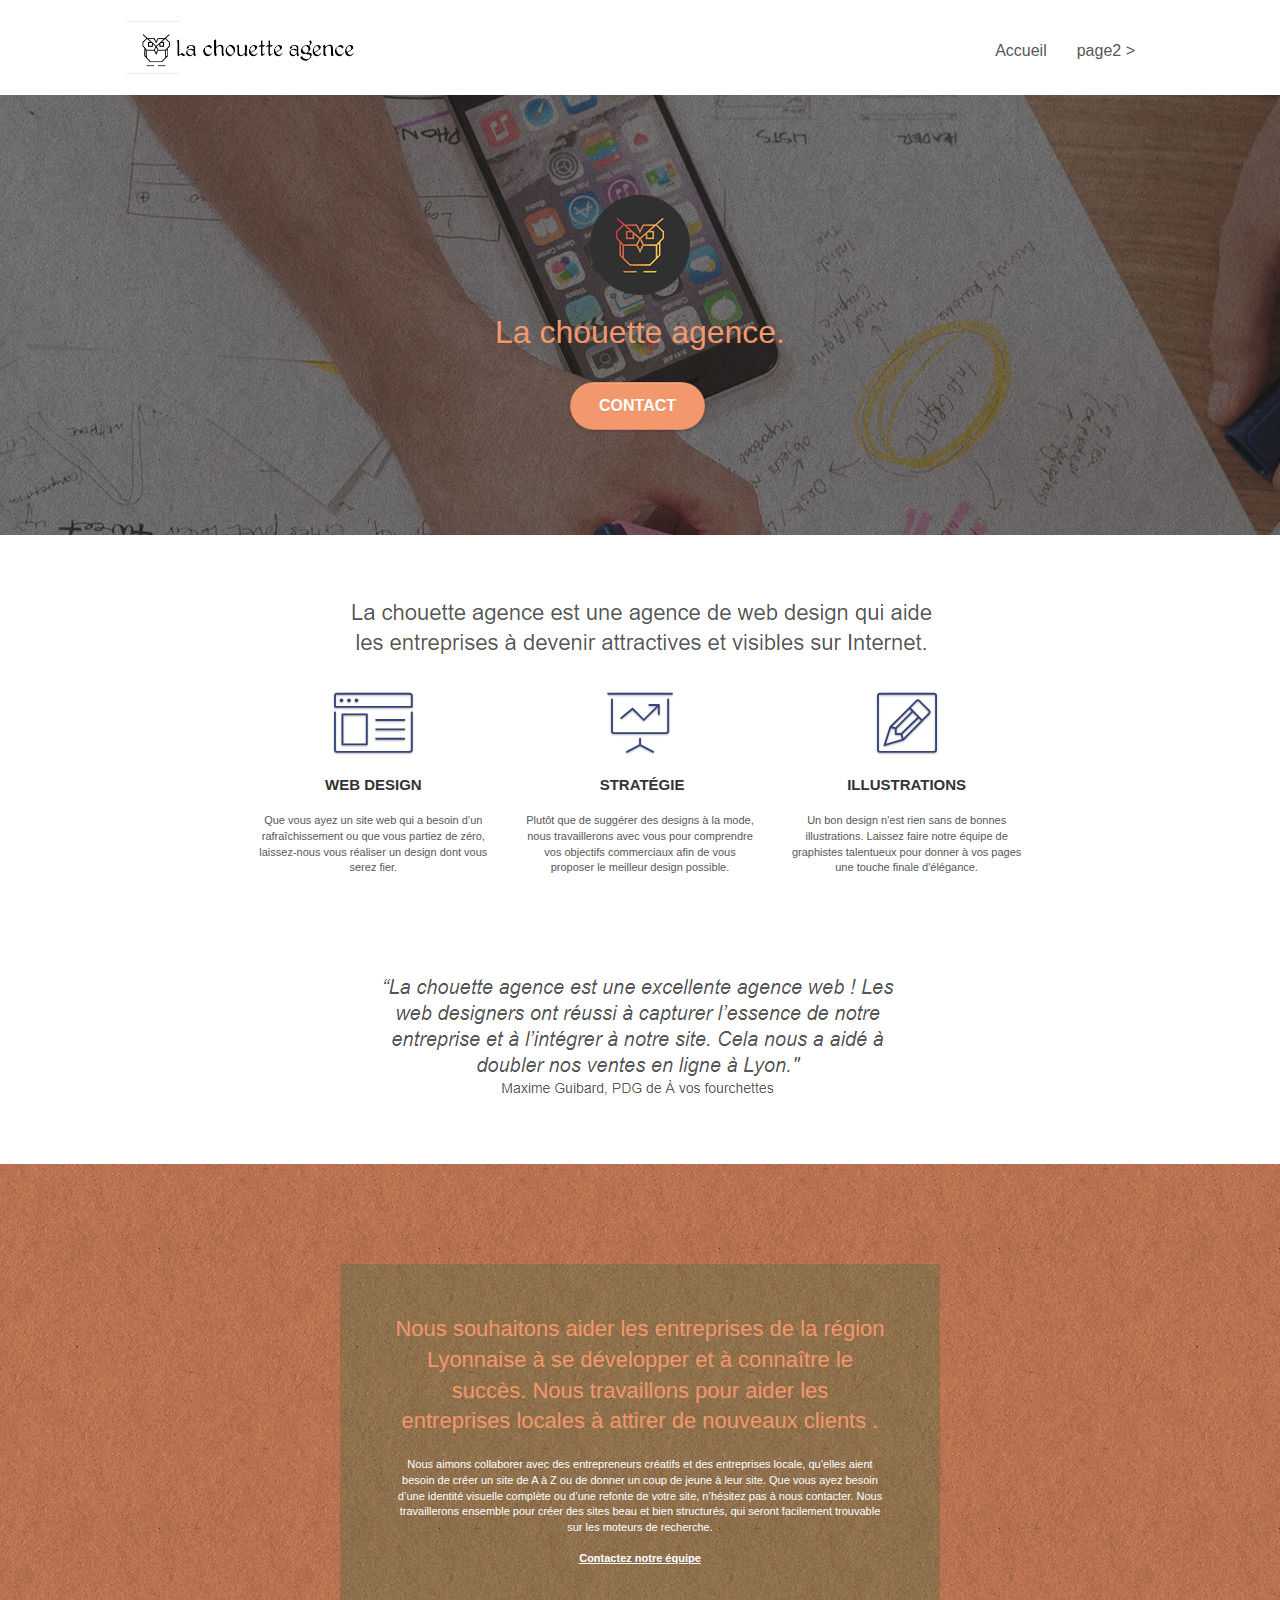
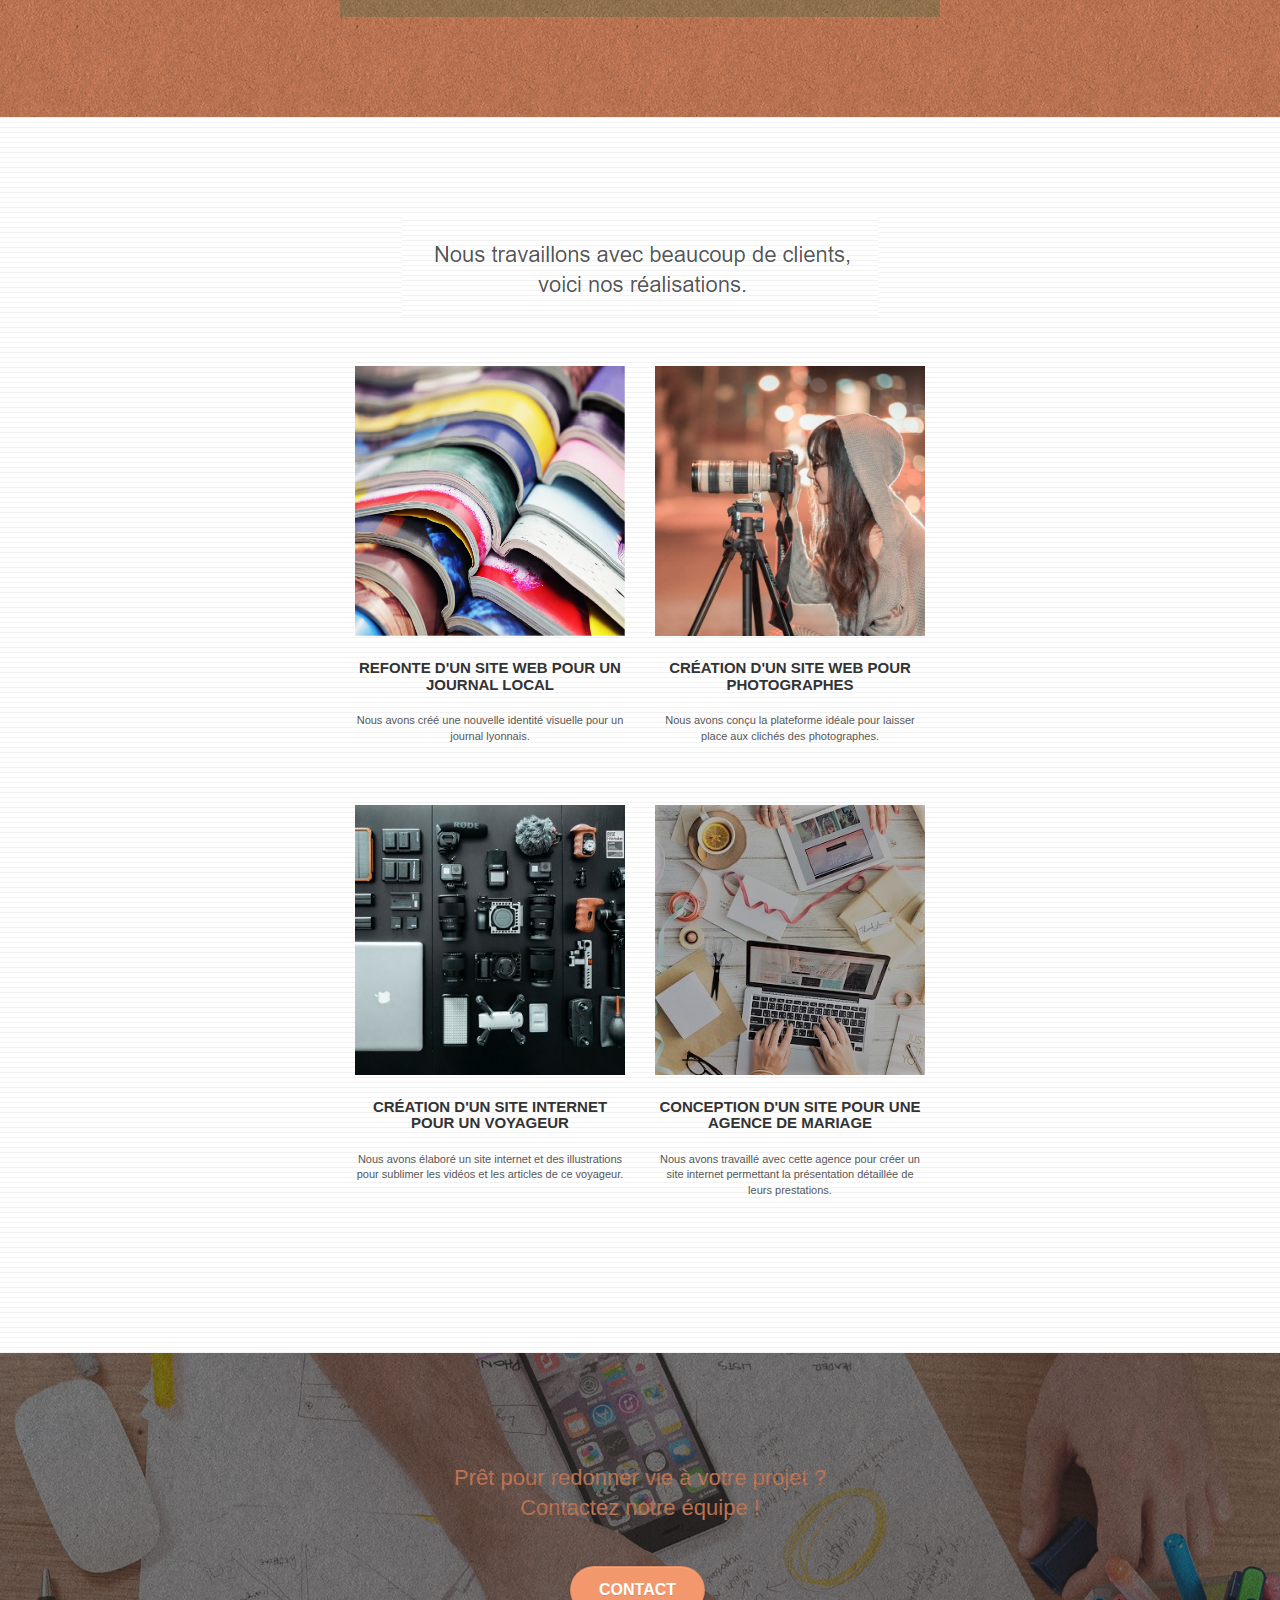
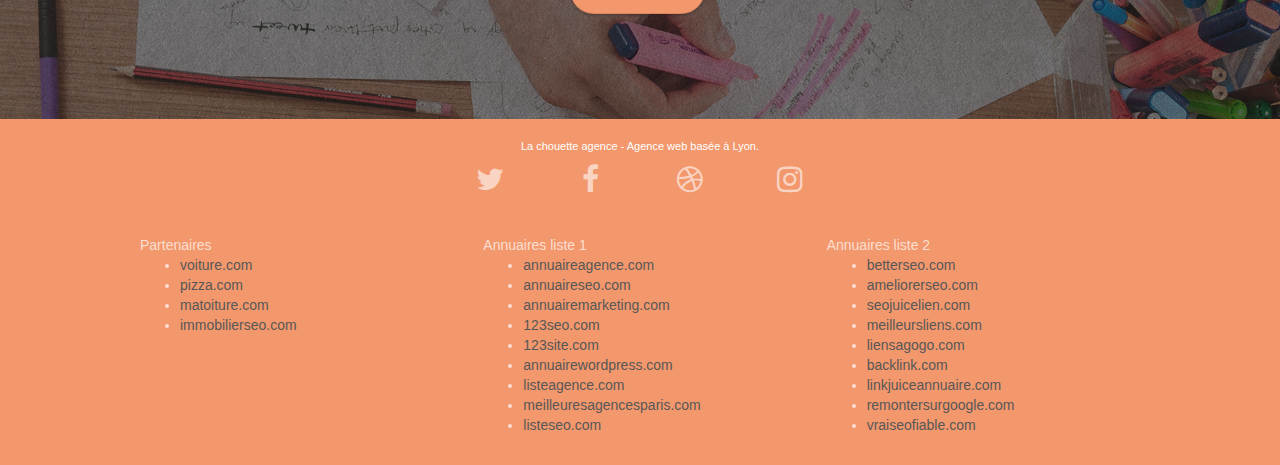
==== index.html @ bd25e7d8 "changement de lang" ====
<!doctype html>
<html lang="fr">
<head>
    <meta charset="utf-8">
    <meta name="keywords" content="seo, google, site web, site internet, agence design paris, agence design, agence design,agence design,agence design,agence design,agence design,agence design,agence design,agence design">
    <meta name="description" content="">
    <meta name="viewport" content="width=device-width, initial-scale=1.0, viewport-fit=cover">
    <link rel="shortcut icon" type="image/png" href="favicon.jpg">
    
	<link rel="stylesheet" type="text/css" href="./css/bootstrap.css">
	<link rel="stylesheet" type="text/css" href="style.css">
	<link rel="stylesheet" type="text/css" href="./css/font-awesome.css">
	<link rel="stylesheet" type="text/css" href="./css/et-line.css">
	
    
	<script src="./js/jquery-2.1.0.js"></script>
	<script src="./js/bootstrap.js"></script>
	<script src="./js/blocs.js"></script>
	<script src="./js/jquery.touchSwipe.js" defer></script>
	<script src="./js/gmaps.js"></script>

    <title>.</title>

    
<!-- Analytics -->
 
<!-- Analytics END -->
    
</head>
<body>
<!-- Principal conteneur -->
<div class="page-container">
    
<!-- bloc-0 -->
<div class="bloc bgc-white l-bloc " id="bloc-0">
	<div class="container bloc-sm">

		<nav class="navbar row">
			<div class="navbar-header">
				<div class="keywords" style="color:#cccccc;font-size:1px;">Agence web à paris, stratégie web, web design, illustrations, design de site web, site web, web, internet, site internet, site</div>
				<a class="navbar-brand" href="index.html"><img src="img/la-chouette-agence.png" alt="paris web design logo agence web meilleure agence" height="40" /></a>
				<div class="keywords" style="color:#cccccc;font-size:1px;">Agence web à paris, stratégie web, web design, illustrations, design de site web, site web, web, internet, site internet, site</div>
				<button id="nav-toggle" type="button" class="ui-navbar-toggle navbar-toggle" data-toggle="collapse" data-target=".navbar-1">
					<span class="sr-only">Toggle navigation</span><span class="icon-bar"></span><span class="icon-bar"></span><span class="icon-bar"></span>
				</button>
			</div>
			<div class="collapse navbar-collapse navbar-1 special-dropdown-nav">
				<ul class="site-navigation nav navbar-nav">
					<li>
						<a href="index.html">Accueil</a>
					</li>
					<li>
					</li>
					<li>
						<a href="page2.html">page2 &gt;</a>
					</li>
				</ul>
			</div>
		</nav>
	</div>
</div>
<!-- bloc-0 END -->

<!-- bloc-1-presentation -->
<div class="bloc bgc-dark-slate-blue bg-banniere d-bloc bg-t-edge bloc-bg-texture texture-paper b-parallax" id="bloc-1-hero">
	<div class="container bloc-lg">
		<div class="row tight-width-whitespace">
			<div class="col-sm-12">
				<img src="img/logo.png" class="center-block image-resize-mode" width="100" alt="La chouette agence, agence web paris, création logo paris" />
				<h1 class="text-center hero-bloc-text tc-white ">
					La chouette agence.
				</h1>
				<div class="text-center">
					<a href="page2.html" class="btn btn-lg btn-clean btn-rd cta-hero btn-atomic-tangerine" id="cta-hero">Contact</a>
				</div>
			</div>
		</div>
	</div>
</div>
<!-- bloc-1-presentation END -->

<!-- bloc-2-services -->
<div class="bloc bgc-white l-bloc" id="bloc-2-services">
	<div class="container bloc-md">
		<div class="row">
			<div class="col-sm-12 text-center">
				<img alt="agence web, agence web paris, web design paris, stratégie web" src="img/title.png" />
			</div>
		</div>
		<div class="row voffset-lg med-width-whitespace">
			<div class="col-sm-4">
				<div class="text-center">
					<span class="et-icon-browser sm-shadow icon-dark-slate-blue icons icon-lg"></span>
				</div>
				<h3 class="mg-md text-center">
					Web design
				</h3>
				<p class="text-center ">
					Que vous ayez un site web qui a besoin d&rsquo;un rafraîchissement ou que vous partiez de zéro, laissez-nous vous réaliser un design dont vous serez fier.
				</p>
			</div>
			<div class="col-sm-4">
				<div class="text-center">
					<span class="et-icon-presentation sm-shadow icon-dark-slate-blue icons icon-lg"></span>
				</div>
				<h3 class="mg-md text-center">
					&nbsp;Stratégie
				</h3>
				<p class="text-center ">
					Plutôt que de suggérer des designs à la mode, nous travaillerons avec vous pour comprendre vos objectifs commerciaux afin de vous proposer le meilleur design possible.<br>
				</p>
			</div>
			<div class="col-sm-4">
				<div class="text-center">
					<span class="et-icon-edit sm-shadow icon-dark-slate-blue icons icon-lg"></span>
				</div>
				<h3 class="mg-md text-center">
					Illustrations
				</h3>
				<p class="text-center ">
					Un bon design n'est rien sans de bonnes illustrations. Laissez faire notre équipe de graphistes talentueux pour donner à vos pages une touche finale d'élégance.
				</p>
			</div>
		</div>
		<div class="row voffset-lg voffset">
			<div class="col-xs-12 col-md-8 col-md-offset-2 text-center">
				<img alt="agence web, agence web paris, web design paris, stratégie web" src="img/citation.png" />

			</div>
		</div>
	</div>
</div>
<!-- bloc-2-services END -->

<!-- bloc-3-what-i-do -->
<div class="bloc tc-white bgc-atomic-tangerine bg-presentation d-bloc bloc-bg-texture texture-paper b-parallax" id="bloc-3-what-i-do">
	<div class="container bloc-lg">
		<div class="row tight-width-whitespace black-background">
			<div class="col-sm-12">
				<h2 class="mg-md text-center tc-white">
					Nous souhaitons aider les entreprises de la région Lyonnaise à se développer et à connaître le succès. Nous travaillons pour aider les entreprises locales à attirer de nouveaux clients .<br>
				</h2>
				<p class="text-center white">
					Nous aimons collaborer avec des entrepreneurs créatifs et des entreprises locale, qu’elles aient besoin de créer un site de A à Z ou de donner un coup de jeune à leur site. Que vous ayez besoin d’une identité visuelle complète ou d’une refonte de votre site, n’hésitez pas à nous contacter. Nous travaillerons ensemble pour créer des sites beau et bien structurés, qui seront facilement trouvable sur les moteurs de recherche. <br><br><a class="ltc-white bold-link" href="page2.html">Contactez notre équipe</a><br>
				</p>
			</div>
		</div>
	</div>
</div>
<!-- bloc-3-what-i-do END -->

<!-- bloc-4-portfolio -->
<div class="bloc bgc-white bg-lines-h2-bg bg-repeat l-bloc" id="bloc-4-portfolio">
	<div class="container bloc-lg">
		<div class="row">
			<div class="col-sm-12 text-center">
				<img alt="agence web, agence web paris, web design paris, stratégie web" src="img/title2.png" />
			</div>
		</div>
		<div class="row tight-width-whitespace portfolio-row">
			<div class="col-sm-6">
				<a href="#" data-lightbox="img/1.jpg" data-gallery-id="gallery-1" data-caption="Refonte d'un site web pour un journal local" data-frame="snapshot-lb"><img src="img/1.jpg" alt="paris web design logo agence web meilleure agence et refonte site web journal" class="img-responsive portfolio-thumb" /></a>
				<h3 class="mg-md text-center">
					Refonte d'un site web pour un journal local
				</h3>
				<p class="text-center">
					Nous avons créé une nouvelle identité visuelle pour un journal lyonnais.
				</p>
			</div>
			<div class="col-sm-6">
				<a href="#" data-lightbox="img/2.jpg" data-gallery-id="gallery-1" data-caption="Création d'un site web pour photographes" data-frame="snapshot-lb"><img src="img/2.jpg" class="img-responsive portfolio-thumb" alt="paris web design logo agence web meilleure agence, Création d'un site web pour photographes" /></a>
				<h3 class="mg-md text-center">
					Création d'un site web pour photographes
				</h3>
				<p class="text-center">
					Nous avons conçu la plateforme idéale pour laisser place aux clichés des photographes.
				</p>
			</div>
		</div>
		<div class="row tight-width-whitespace portfolio-row">
			<div class="col-sm-6">
				<a href="#" data-lightbox="img/3.bmp" data-gallery-id="gallery-1" data-caption="Création d'un site internet pour un voyageur" data-frame="snapshot-lb"><img src="img/3.bmp" class="img-responsive portfolio-thumb" alt="paris web design logo agence web meilleure agence, Création d'un site web pour voyageur"/></a>
				<h3 class="mg-md text-center">
					Création d'un site internet pour un voyageur
				</h3>
				<p class="text-center">
					Nous avons élaboré un site internet et des illustrations pour sublimer les vidéos et les articles de ce voyageur.
				</p>
			</div>
			<div class="col-sm-6">
				<a href="#" data-lightbox="img/4.bmp" data-gallery-id="gallery-1" data-caption="Conception d'un site pour une agence de mariage" data-frame="snapshot-lb"><img src="img/4.bmp" class="img-responsive portfolio-thumb" alt="paris web design logo agence web meilleure agence, Création d'un site web pour agence de mariage" /></a>
				<h3 class="mg-md text-center">
					Conception d'un site pour une agence de mariage
				</h3>
				<p class="text-center">
					Nous avons travaillé avec cette agence pour créer un site internet permettant la présentation détaillée de leurs prestations.
				</p>
			</div>
		</div>
	</div>
</div>
<!-- bloc-4-portfolio END -->

<!-- bloc-5-cta -->
<div class="bloc bgc-dark-slate-blue bg-banniere d-bloc bloc-bg-texture texture-paper" id="bloc-5-cta">
	<div class="container bloc-lg">
		<div class="row">
			<h2 class="mg-md text-center tc-white">
				Prêt pour redonner vie à votre projet ?<br>Contactez notre équipe !
			</h2>
			<div class="col-sm-12 text-center">
				<a href="page2.html" class="btn btn-atomic-tangerine btn-clean btn-rd btn-lg cta-hero">Contact</a>
			</div>
		</div>
	</div>
</div>
<!-- bloc-5-cta END -->

<!-- Footer - bloc-8 -->
<div class="bloc bgc-atomic-tangerine d-bloc" id="bloc-8">
	<div class="container bloc-sm">
		<div class="row">
			<div class="col-sm-12">
				<p class="text-center white">
					La chouette agence - Agence web basée à Lyon.<br>
				</p>
				<div class="row row-no-gutters social">
					<div class="col-sm-3">
						<div class="text-center">
							<a class="social" href="index.html"><span class="fa fa-twitter icon-md"></span></a>
						</div>
					</div>
					<div class="col-sm-3">
						<div class="text-center">
							<a class="social" href="index.html"><span class="fa fa-facebook icon-md"></span></a>
						</div>
					</div>
					<div class="col-sm-3">
						<div class="text-center">
							<a class="social" href="index.html"><span class="fa fa-dribbble icon-md"></span></a>
						</div>
					</div>
					<div class="col-sm-3">
						<div class="text-center">
							<a class="social" href="index.html"><span class="fa fa-instagram icon-md"></span></a>
						</div>
					</div>
					<div class="keywords" style="color:#F3976C;">Agence web à paris, stratégie web, web design, illustrations, design de site web, site web, web, internet, site internet, site</div>
				</div>
				<div class="row">
					<div class="col-sm-4">
						Partenaires
							<ul>
								<li><a href="voiture.com">voiture.com</a></li>
								<li><a href="pizza.com">pizza.com</a></li>
								<li><a href="matoiture.com">matoiture.com</a></li>
								<li><a href="immobilierseo.com">immobilierseo.com</a></li>
							</ul>		
					</div>
					<div class="col-sm-4">
						Annuaires liste 1
						<ul>
							<li><a href="annuaireagence.com">annuaireagence.com</a></li>
							<li><a href="annuaireseo.com">annuaireseo.com</a></li>
							<li><a href="annuairemarketing.com">annuairemarketing.com</a></li>
							<li><a href="123seoture.com">123seo.com</a></li>
							<li><a href="123site.com">123site.com</a></li>
							<li><a href="annuairewordpress.com">annuairewordpress.com</a></li>
							<li><a href="listeagence.com">listeagence.com</a></li>
							<li><a href="meilleuresagencesparis.com">meilleuresagencesparis.com</a></li>
							<li><a href="listeseo.com">listeseo.com</a></li>
						</ul>
					</div>
					<div class="col-sm-4">
						Annuaires liste 2
						<ul>
							<li><a href="betterseo.com">betterseo.com</a></li>
							<li><a href="ameliorerseo.com">ameliorerseo.com</a></li>
							<li><a href="seojuicelien.com">seojuicelien.com</a></li>
							<li><a href="meilleursliens.com">meilleursliens.com</a></li>
							<li><a href="liensagogo.com">liensagogo.com</a></li>
							<li><a href="backlink.com">backlink.com</a></li>
							<li><a href="linkjuiceannuaire.com">linkjuiceannuaire.com</a></li>
							<li><a href="remontersurgoogle.com">remontersurgoogle.com</a></li>
							<li><a href="vraiseofiable.com">vraiseofiable.com</a></li>
						</ul>
					</div>
				</div>
			</div>
		</div>
	</div>
</div>
<!-- Footer - bloc-8 END -->

</div>
<!-- Principal conteneur END -->
    

</body>
</html>
---- style.css ----
body {
    margin: 0;
    padding: 0;
    background: #FFF;
    overflow-x: hidden;
    -webkit-font-smoothing: antialiased;
    -moz-osx-font-smoothing: grayscale;
}

a,
button {
    transition: all .3s ease-in-out;
    outline: none!important;
}

a:hover {
    text-decoration: none;
    cursor: pointer;
}

#page-loading-blocs-notifaction {
    position: fixed;
    top: 0;
    bottom: 0;
    width: 100%;
    z-index: 100000;
    background: #FFFFFF url("img/pageload-spinner.gif") no-repeat center center;
}

.bloc {
    width: 100%;
    clear: both;
    background: 50% 50% no-repeat;
    padding: 0 50px;
    -webkit-background-size: cover;
    -moz-background-size: cover;
    -o-background-size: cover;
    background-size: cover;
    position: relative;
}

.bloc .container {
    padding-left: 0;
    padding-right: 0;
}

.bloc-lg {
    padding: 100px 50px;
}

.bloc-md {
    padding: 50px;
}

.bloc-sm {
    padding: 20px 50px;
}

.bg-center,
.bg-l-edge,
.bg-r-edge,
.bg-t-edge,
.bg-b-edge,
.bg-tl-edge,
.bg-bl-edge,
.bg-tr-edge,
.bg-br-edge,
.bg-repeat {
    -webkit-background-size: auto!important;
    -moz-background-size: auto!important;
    -o-background-size: auto!important;
    background-size: auto!important;
}

.bg-repeat {
    background: repeat;
}

.bg-t-edge {
    background: top no-repeat;
}

.bloc-bg-texture::before {
    content: "";
    background-size: 2px 2px;
    position: absolute;
    top: 0;
    bottom: 0;
    left: 0;
    right: 0;
}

.texture-paper::before {
    background: url("img/texture-paper.png");
    background-size: 280px 280px;
}

.b-parallax {
    background-attachment: fixed;
}

.d-bloc {
    color: rgba(255, 255, 255, .7);
}

.d-bloc button:hover {
    color: rgba(255, 255, 255, .9);
}

.d-bloc .icon-round,
.d-bloc .icon-square,
.d-bloc .icon-rounded,
.d-bloc .icon-semi-rounded-a,
.d-bloc .icon-semi-rounded-b {
    border-color: rgba(255, 255, 255, .9);
}

.d-bloc .divider-h span {
    border-color: rgba(255, 255, 255, .2);
}

.d-bloc .a-btn,
.d-bloc .navbar a,
.d-bloc .navbar-brand,
.d-bloc a .icon-sm,
.d-bloc a .icon-md,
.d-bloc a .icon-lg,
.d-bloc a .icon-xl,
.d-bloc h1 a,
.d-bloc h2 a,
.d-bloc h3 a,
.d-bloc h4 a,
.d-bloc h5 a,
.d-bloc h6 a,
.d-bloc p a {
    color: rgba(255, 255, 255, .6);
}

.d-bloc .a-btn:hover,
.d-bloc .navbar a:hover,
.d-bloc .navbar-brand:hover,
.d-bloc a:hover .icon-sm,
.d-bloc a:hover .icon-md,
.d-bloc a:hover .icon-lg,
.d-bloc a:hover .icon-xl,
.d-bloc h1 a:hover,
.d-bloc h2 a:hover,
.d-bloc h3 a:hover,
.d-bloc h4 a:hover,
.d-bloc h5 a:hover,
.d-bloc h6 a:hover,
.d-bloc p a:hover {
    color: rgba(255, 255, 255, 1);
}

.d-bloc .navbar-toggle .icon-bar {
    background: rgba(255, 255, 255, 1);
}

.d-bloc .btn-wire,
.d-bloc .btn-wire:hover {
    color: rgba(255, 255, 255, 1);
    border-color: rgba(255, 255, 255, 1);
}

.d-bloc .panel {
    color: rgba(0, 0, 0, .5);
}

.d-bloc .panel button:hover {
    color: rgba(0, 0, 0, .7);
}

.d-bloc .panel icon {
    border-color: rgba(0, 0, 0, .7);
}

.d-bloc .panel .divider-h span {
    border-color: rgba(0, 0, 0, .1);
}

.d-bloc .panel .a-btn {
    color: rgba(0, 0, 0, .6);
}

.d-bloc .panel .a-btn:hover {
    color: rgba(0, 0, 0, 1);
}

.d-bloc .panel .btn-wire,
.d-bloc .panel .btn-wire:hover {
    color: rgba(0, 0, 0, .7);
    border-color: rgba(0, 0, 0, .3);
}

.d-bloc .panel,
.l-bloc {
    color: rgba(0, 0, 0, .5);
}

.d-bloc .panel button:hover,
.l-bloc button:hover {
    color: rgba(0, 0, 0, .7);
}

.l-bloc .icon-round,
.l-bloc .icon-square,
.l-bloc .icon-rounded,
.l-bloc .icon-semi-rounded-a,
.l-bloc .icon-semi-rounded-b {
    border-color: rgba(0, 0, 0, .7);
}

.d-bloc .panel .divider-h span,
.l-bloc .divider-h span {
    border-color: rgba(0, 0, 0, .1);
}

.d-bloc .panel .a-btn,
.l-bloc .a-btn,
.l-bloc .navbar a,
.l-bloc .navbar-brand,
.l-bloc a .icon-sm,
.l-bloc a .icon-md,
.l-bloc a .icon-lg,
.l-bloc a .icon-xl,
.l-bloc h1 a,
.l-bloc h2 a,
.l-bloc h3 a,
.l-bloc h4 a,
.l-bloc h5 a,
.l-bloc h6 a,
.l-bloc p a {
    color: rgba(0, 0, 0, .6);
}

.d-bloc .panel .a-btn:hover,
.l-bloc .a-btn:hover,
.l-bloc .navbar a:hover,
.l-bloc .navbar-brand:hover,
.l-bloc a:hover .icon-sm,
.l-bloc a:hover .icon-md,
.l-bloc a:hover .icon-lg,
.l-bloc a:hover .icon-xl,
.l-bloc h1 a:hover,
.l-bloc h2 a:hover,
.l-bloc h3 a:hover,
.l-bloc h4 a:hover,
.l-bloc h5 a:hover,
.l-bloc h6 a:hover,
.l-bloc p a:hover {
    color: rgba(0, 0, 0, 1);
}

.l-bloc .navbar-toggle .icon-bar {
    color: rgba(0, 0, 0, .6);
}

.d-bloc .panel .btn-wire,
.d-bloc .panel .btn-wire:hover,
.l-bloc .btn-wire,
.l-bloc .btn-wire:hover {
    color: rgba(0, 0, 0, .7);
    border-color: rgba(0, 0, 0, .3);
}

.voffset {
    margin-top: 30px;
}

.voffset-lg {
    margin-top: 80px;
}

.row-no-gutters {
    margin-right: 0;
    margin-left: 0;
}

.row.row-no-gutters > [class^="col-"],
.row.row-no-gutters > [class*=" col-"] {
    padding-right: 0;
    padding-left: 0;
}

#bloc-1-hero h1 {
    font-size: 32px;
}

.navbar {
    margin-bottom: 0;
    z-index: 1;
}

.navbar-brand {
    height: auto;
    padding: 3px 15px;
    font-size: 25px;
    font-weight: normal;
    font-weight: 600;
    line-height: 44px;
}

.navbar-brand img {
    max-height: 200px;
    margin: 0 5px 0 0;
    display: inline;
}

.navbar-brand img[src$=svg] {
    min-width: 100px;
}

.nav-center .navbar-brand img {
    margin: 0;
}

.navbar .nav {
    padding-top: 2px;
    margin-right: -16px;
    float: right;
    z-index: 1;
}

.nav > li {
    float: left;
    margin-top: 4px;
    font-size: 16px;
}

.navbar-nav .open .dropdown-menu > li > a {
    text-align: inherit;
}

.nav > li a:hover,
.nav > li a:focus {
    background: transparent;
}

.navbar-toggle {
    margin: 10px 10px 0 0;
    border: 0px;
}

.navbar-toggle:hover {
    background: transparent!important;
}

.navbar-toggle .icon-bar {
    background-color: rgba(0, 0, 0, .5);
    width: 26px;
}

.nav-invert .navbar .nav {
    float: left;
}

.nav-invert .navbar-header,
.nav-invert .navbar-brand {
    float: right;
    position: relative;
    z-index: 2;
}

@media (min-width: 768px) {
    .site-navigation {
        position: absolute;
        top: 50%;
        right: 20px;
        transform: translate(0, -50%);
        -webkit-transform: translateY(-50%);
    }
    .nav > li .dropdown-menu a,
    .nav > li .dropdown-menu a:hover {
        color: #484848;
    }
    .nav-invert .site-navigation {
        left: 0;
        right: 0;
    }
    .nav-center {
        text-align: center;
    }
    .nav-center .navbar-header {
        width: 100%;
    }
    .nav-center .navbar-header,
    .nav-center .navbar-brand,
    .nav-center .nav > li {
        float: none;
        display: inline-block;
    }
    .nav-center .site-navigation {
        position: relative;
        width: 100%;
        right: 0;
        margin-right: 0px;
        margin-top: 20px;
    }
    .nav-center.mini-nav .navbar-toggle {
        float: none;
        margin: 10px auto 0;
    }
}

.nav > li > .dropdown a {
    background: none!important;
    display: block;
    padding: 14px 15px;
}

nav .caret {
    margin: 0 5px;
}

.dropdown-menu .dropdown-menu {
    top: -8px;
    left: 100%;
}

.dropdown-menu .dropmenu-flow-right {
    top: 100%;
    left: 0;
    margin-left: -1px;
    border-top-left-radius: 0;
    border-top-right-radius: 0;
}

.dropdown-menu .dropdown span {
    border: 4px solid black;
    border-top-color: transparent;
    border-right-color: transparent;
    border-bottom-color: transparent;
    margin: 6px -5px 0 0!important;
    float: right;
}

.mg-md {
    margin-top: 10px;
    margin-bottom: 20px;
}

.mg-lg {
    margin-top: 10px;
    margin-bottom: 40px;
}

.btn {
    margin: 0 5px 5px 0;
}

.btn.pull-right {
    margin: 0 0 5px 5px;
}

.btn-d,
.btn-d:hover,
.btn-d:focus {
    color: #FFF;
    background: rgba(0, 0, 0, .3);
}

button {
    outline: none!important;
}

.btn-rd {
    border-radius: 40px;
}

.btn-clean {
    border: 1px solid rgba(0, 0, 0, .08);
    border-bottom-color: rgba(0, 0, 0, .1);
    text-shadow: 0 1px 0 rgba(0, 0, 1, .1);
    box-shadow: 0 1px 3px rgba(0, 0, 1, .25), inset 0 1px 0 0 rgba(255, 255, 255, .15);
}

.icon-md {
    font-size: 30px!important;
}

.icon-lg {
    font-size: 60px!important;
}

.sm-shadow {
    text-shadow: 0 1px 2px rgba(0, 0, 0, .3);
}

.panel-sq,
.panel-sq .panel-heading,
.panel-sq .panel-footer {
    border-radius: 0;
}

.panel-rd {
    border-radius: 30px;
}

.panel-rd .panel-heading {
    border-radius: 29px 29px 0 0;
}

.panel-rd .panel-footer {
    border-radius: 0 0 29px 29px;
}

.form-control {
    border-color: rgba(0, 0, 0, .1);
    box-shadow: none;
}

.scrollToTop {
    width: 40px;
    height: 40px;
    position: fixed;
    bottom: 20px;
    right: 20px;
    opacity: 0;
    z-index: 500;
    transition: all .3s ease-in-out;
}

.scrollToTop span {
    margin-top: 6px;
}

.showScrollTop {
    font-size: 14px;
    opacity: 1;
}

a[data-lightbox] {
    position: relative;
    display: block;
    text-align: center;
}

a[data-lightbox]:hover::before {
    content: "+";
    font-family: "HelveticaNeue-Light", "Helvetica Neue Light", "Helvetica Neue", Helvetica, Arial;
    font-size: 32px;
    width: 50px;
    height: 50px;
    margin-left: -25px;
    border-radius: 50%;
    background: rgba(0, 0, 0, .6);
    color: #FFF;
    font-weight: 100;
    z-index: 1;
    position: absolute;
    top: 50%;
    transform: translateY(-50%);
    -webkit-transform: translateY(-50%);
}

a[data-lightbox]:hover img {
    opacity: 0.6;
    -webkit-animation-fill-mode: none;
    animation-fill-mode: none;
}

#lightbox-modal {
    display: flex;
    align-items: center;
}

#lightbox-modal .modal-dialog {
    width: 90%;
    max-width: 900px;
    margin: 0 auto 0;
}

#lightbox-modal .modal-dialog img {
    max-height: 90vh;
    margin: 0 auto;
}

.lightbox-caption {
    padding: 20px;
    color: #FFF;
    background: rgba(0, 0, 0, .5);
    position: absolute;
    left: 15px;
    right: 15px;
    bottom: 5px;
}

.close-lightbox {
    color: #FFF;
    font-size: 30px;
    position: absolute;
    top: 20px;
    right: 20px;
    z-index: 20;
    background: rgba(0, 0, 0, .5);
    border: none;
    line-height: 30px;
    padding: 0 9px 5px;
    opacity: 0.3;
}

.close-lightbox:hover,
.next-lightbox:hover,
.prev-lightbox:hover {
    opacity: 1.0;
    color: #FFF;
}

.next-lightbox,
.prev-lightbox {
    font-size: 20px;
    color: rgba(255, 255, 255, .9);
    background: rgba(0, 0, 0, .5);
    transition: all .2s ease-in-out;
    position: absolute;
    top: 45%;
    z-index: 1;
    opacity: 0.4;
}

.next-lightbox {
    padding: 6px 8px 1px 13px;
    right: 25px;
}

.prev-lightbox {
    padding: 6px 13px 1px 10px;
    left: 25px;
}

.snapshot-lb .modal-body {
    padding-bottom: 45px;
}

.snapshot-lb .lightbox-caption {
    padding: 0;
    color: rgba(0, 0, 0, .5);
    background: none;
}

h1,
h2,
h3,
h4,
h5,
h6,
p,
label,
.btn,
a {
    font-family: "helvetica";
    font-weight: 400;
    color: #575757!important;
}

.container {
    max-width: 1000px;
}

.hero-bloc-text {
    font-size: 38px;
}

.hero-bloc-text-sub {
    font-size: 36px;
}

.statement-bloc-text {
    line-height: 26px;
    font-style: italic;
    font-size: 20px;
    text-align: center;
    font-weight: lighter;
    max-width: 520px;
    margin: auto auto auto auto;
}

p {
    font-size: 11px;
}

.tight-width-whitespace {
    max-width: 600px;
    margin: auto auto auto auto;
}

.h1 {
    font-size: 20px;
    font-family: "Open Sans";
}

.cta-hero {
    margin-top: 22px;
    color: #FFFFFF!important;
    text-transform: uppercase;
    padding: 12px 28px 12px 28px;
    font-size: 16px;
    font-weight: 700;
}

.social {
    max-width: 400px;
    margin: auto auto auto auto;
}

h2 {
    font-size: 22px;
    line-height: 1.4em;
}

h3 {
    font-size: 15px;
    text-transform: uppercase;
    font-weight: 700;
    color: #333333!important;
}

.med-width-whitespace {
    max-width: 800px;
    margin: auto auto auto auto;
    box-shadow: 0px 0px 0px #000000;
}

h1 {
    color: #333333!important;
}

h4 {
    color: #333333!important;
}

.icons {
    margin-bottom: 14px;
    margin-top: 24px;
}

.white {
    color: #FFFFFF!important;
}

.portfolio-thumb {
    margin-bottom: 24px;
}

.portfolio-row {
    margin-bottom: 44px;
    margin-top: 50px;
}

.avatar {
    box-shadow: 0px 4px 9px rgba(0, 0, 0, 0.3);
}

.black-background {
    background-color: rgba(165, 147, 99, 0.7);
    padding: 40px 40px 40px 40px;
}

.bold-link {
    font-weight: 900;
    text-decoration: underline!important;
}

.bgc-white {
    background-color: #FFFFFF;
}

.bgc-dark-slate-blue {
    background-color: #364577;
}

.bgc-atomic-tangerine {
    background-color: #F3976C;
}

.tc-white {
    color: #F3976C!important;
}

.btn-atomic-tangerine {
    background: #F3976C;
    color: #FFFFFF!important;
}

.btn-atomic-tangerine:hover {
    background: #c27956!important;
    color: #FFFFFF!important;
}

.ltc-white {
    color: #FFFFFF!important;
}

.ltc-white:hover {
    color: #cccccc!important;
}

.ltc-atomic-tangerine {
    color: #F3976C!important;
}

.ltc-atomic-tangerine:hover {
    color: #c27956!important;
}

.icon-dark-slate-blue {
    color: #364577!important;
    border-color: #364577!important;
}

.bg-dots-bg {
    background-image: url("img/dots-bg.png");
}

.bg-lines-h2-bg {
    background-image: url("img/lines-h2-bg.png");
}

.bg-banniere {
    background-image: url("img/la-chouette-agence-banniere.jpg");
}

.bg-presentation {
    background-image: url("img/image-de-presentation.bmp");
}

@media (max-width: 1024px) {
    .bloc {
        padding-left: 20px;
        padding-right: 20px;
    }
    .bloc.full-width-bloc,
    .bloc-tile-2.full-width-bloc .container,
    .bloc-tile-3.full-width-bloc .container,
    .bloc-tile-4.full-width-bloc .container {
        padding-left: 0;
        padding-right: 0;
    }
}

@media (max-width: 992px) and (min-width: 768px) {
    .navbar .nav {
        max-width: 80%
    }
    .nav-center.navbar .nav {
        max-width: 100%
    }
}

@media only screen and (min-device-width: 768px) and (max-device-width: 1024px) and (orientation: landscape) {
    .b-parallax {
        background-attachment: scroll;
    }
}

@media only screen and (min-device-width: 1024px) and (max-device-width: 1366px) and (-webkit-min-device-pixel-ratio: 1.5) {
    .b-parallax {
        background-attachment: scroll;
    }
}

@media (max-width: 991px) {
    .container {
        width: 100%;
    }
    .b-parallax {
        background-attachment: scroll;
    }
    .page-container,
    #hero-bloc {
        overflow-x: hidden;
        position: relative;
    }
    .bloc {
        padding-left: constant(safe-area-inset-left);
        padding-right: constant(safe-area-inset-right);
    }
    .bloc-group,
    .bloc-group .bloc {
        display: block;
        width: 100%;
    }
    .bloc-fill-screen .fill-bloc-top-edge,
    .bloc-fill-screen .fill-bloc-bottom-edge {
        padding: 0 20px;
        padding-left: constant(safe-area-inset-left);
        padding-right: constant(safe-area-inset-right);
    }
}

@media (max-width: 767px) {
    .page-container {
        overflow-x: hidden;
        position: relative;
    }
    h1,
    h2,
    h3,
    h4,
    h5,
    h6,
    p,
    #disqus_thread {
        padding-left: 10px!important;
        padding-right: 10px!important;
    }
    .b-parallax {
        background-attachment: scroll;
    }
    .navbar .nav {
        padding-top: 0;
        border-top: 1px solid rgba(0, 0, 0, .2);
        float: none!important;
    }
    .navbar.row {
        margin-left: 0;
        margin-right: 0;
    }
    .site-navigation {
        position: inherit;
        transform: none;
        -webkit-transform: none;
        -ms-transform: none;
    }
    .nav > li {
        margin-top: 0;
        border-bottom: 1px solid rgba(0, 0, 0, .1);
        background: rgba(0, 0, 0, .05);
        text-align: left;
        padding-left: 15px;
        width: 100%;
    }
    .nav > li:hover {
        background: rgba(0, 0, 0, .08);
    }
    .dropdown .dropdown a .caret {
        float: none;
        margin: 5px 0 0 10px!important;
        border: 4px solid black;
        border-bottom-color: transparent;
        border-right-color: transparent;
        border-left-color: transparent;
    }
    #hero-bloc .navbar .nav {
        background: rgba(0, 0, 0, .8);
    }
    #hero-bloc .navbar .nav a {
        color: rgba(255, 255, 255, .6);
    }
    .hero {
        padding: 50px 0;
    }
    .hero-nav {
        left: -1px;
        right: -1px;
    }
    .navbar-collapse {
        padding: 0;
        overflow-x: hidden;
        -webkit-box-shadow: none;
        box-shadow: none;
    }
    .navbar-brand img {
        max-height: 40px;
        width: auto;
    }
    .nav-invert .navbar-header {
        float: none;
        width: 100%;
    }
    .nav-invert .navbar-toggle {
        float: left;
        margin-left: 10px;
    }
    .bloc {
        padding-left: 0;
        padding-right: 0;
    }
    .bloc-xxl,
    .bloc-xl,
    .bloc-lg {
        padding: 40px 0;
    }
    .bloc-sm,
    .bloc-md {
        padding-left: 0;
        padding-right: 0;
    }
    .bloc-tile-2 .container,
    .bloc-tile-3 .container,
    .bloc-tile-4 .container,
    .bloc-fill-screen .fill-bloc-top-edge,
    .bloc-fill-screen .fill-bloc-bottom-edge {
        padding-left: 0;
        padding-right: 0;
    }
    .a-block {
        padding: 0 10px;
    }
    .btn-dwn {
        display: none;
    }
    .voffset {
        margin-top: 5px;
    }
    .voffset-md {
        margin-top: 20px;
    }
    .voffset-lg {
        margin-top: 30px;
    }
    form {
        padding: 5px;
    }
    .close-lightbox {
        display: inline-block;
    }
    .blocsapp-device-iphone5 {
        background-size: 216px 425px;
        padding-top: 60px;
        width: 216px;
        height: 425px;
    }
    .blocsapp-device-iphone5 img {
        width: 180px;
        height: 320px;
    }
}

@media (max-width: 400px) {
    .bloc {
        padding-left: 0;
        padding-right: 0;
    }
}

@media (max-width: 767px) {
    .bloc-mob-center-text {
        text-align: center;
    }
}
---- css/et-line.css ----
@font-face {
    font-family: et-line;
    src: url(../fonts/et-line.eot);
    src: url(../fonts/et-line.eot?#iefix) format('embedded-opentype'), url(../fonts/et-line.woff) format('woff'), url(../fonts/et-line.ttf) format('truetype'), url(../fonts/et-line.svg#et-line) format('svg');
    font-weight: 400;
    font-style: normal
}

.et-icon-adjustments,
.et-icon-alarmclock,
.et-icon-anchor,
.et-icon-aperture,
.et-icon-attachment,
.et-icon-bargraph,
.et-icon-basket,
.et-icon-beaker,
.et-icon-bike,
.et-icon-book-open,
.et-icon-briefcase,
.et-icon-browser,
.et-icon-calendar,
.et-icon-camera,
.et-icon-caution,
.et-icon-chat,
.et-icon-circle-compass,
.et-icon-clipboard,
.et-icon-clock,
.et-icon-cloud,
.et-icon-compass,
.et-icon-desktop,
.et-icon-dial,
.et-icon-document,
.et-icon-documents,
.et-icon-download,
.et-icon-dribbble,
.et-icon-edit,
.et-icon-envelope,
.et-icon-expand,
.et-icon-facebook,
.et-icon-flag,
.et-icon-focus,
.et-icon-gears,
.et-icon-genius,
.et-icon-gift,
.et-icon-global,
.et-icon-globe,
.et-icon-googleplus,
.et-icon-grid,
.et-icon-happy,
.et-icon-hazardous,
.et-icon-heart,
.et-icon-hotairballoon,
.et-icon-hourglass,
.et-icon-key,
.et-icon-laptop,
.et-icon-layers,
.et-icon-lifesaver,
.et-icon-lightbulb,
.et-icon-linegraph,
.et-icon-linkedin,
.et-icon-lock,
.et-icon-magnifying-glass,
.et-icon-map,
.et-icon-map-pin,
.et-icon-megaphone,
.et-icon-mic,
.et-icon-mobile,
.et-icon-newspaper,
.et-icon-notebook,
.et-icon-paintbrush,
.et-icon-paperclip,
.et-icon-pencil,
.et-icon-phone,
.et-icon-picture,
.et-icon-pictures,
.et-icon-piechart,
.et-icon-presentation,
.et-icon-pricetags,
.et-icon-printer,
.et-icon-profile-female,
.et-icon-profile-male,
.et-icon-puzzle,
.et-icon-quote,
.et-icon-recycle,
.et-icon-refresh,
.et-icon-ribbon,
.et-icon-rss,
.et-icon-sad,
.et-icon-scissors,
.et-icon-scope,
.et-icon-search,
.et-icon-shield,
.et-icon-speedometer,
.et-icon-strategy,
.et-icon-streetsign,
.et-icon-tablet,
.et-icon-target,
.et-icon-telescope,
.et-icon-toolbox,
.et-icon-tools,
.et-icon-tools-2,
.et-icon-trophy,
.et-icon-tumblr,
.et-icon-twitter,
.et-icon-upload,
.et-icon-video,
.et-icon-wallet,
.et-icon-wine {
    font-family: et-line;
    speak: none;
    font-style: normal;
    font-weight: 400;
    font-variant: normal;
    text-transform: none;
    line-height: 1;
    -webkit-font-smoothing: antialiased;
    -moz-osx-font-smoothing: grayscale;
    display: inline-block
}

.et-icon-mobile:before {
    content: "\e000"
}

.et-icon-laptop:before {
    content: "\e001"
}

.et-icon-desktop:before {
    content: "\e002"
}

.et-icon-tablet:before {
    content: "\e003"
}

.et-icon-phone:before {
    content: "\e004"
}

.et-icon-document:before {
    content: "\e005"
}

.et-icon-documents:before {
    content: "\e006"
}

.et-icon-search:before {
    content: "\e007"
}

.et-icon-clipboard:before {
    content: "\e008"
}

.et-icon-newspaper:before {
    content: "\e009"
}

.et-icon-notebook:before {
    content: "\e00a"
}

.et-icon-book-open:before {
    content: "\e00b"
}

.et-icon-browser:before {
    content: "\e00c"
}

.et-icon-calendar:before {
    content: "\e00d"
}

.et-icon-presentation:before {
    content: "\e00e"
}

.et-icon-picture:before {
    content: "\e00f"
}

.et-icon-pictures:before {
    content: "\e010"
}

.et-icon-video:before {
    content: "\e011"
}

.et-icon-camera:before {
    content: "\e012"
}

.et-icon-printer:before {
    content: "\e013"
}

.et-icon-toolbox:before {
    content: "\e014"
}

.et-icon-briefcase:before {
    content: "\e015"
}

.et-icon-wallet:before {
    content: "\e016"
}

.et-icon-gift:before {
    content: "\e017"
}

.et-icon-bargraph:before {
    content: "\e018"
}

.et-icon-grid:before {
    content: "\e019"
}

.et-icon-expand:before {
    content: "\e01a"
}

.et-icon-focus:before {
    content: "\e01b"
}

.et-icon-edit:before {
    content: "\e01c"
}

.et-icon-adjustments:before {
    content: "\e01d"
}

.et-icon-ribbon:before {
    content: "\e01e"
}

.et-icon-hourglass:before {
    content: "\e01f"
}

.et-icon-lock:before {
    content: "\e020"
}

.et-icon-megaphone:before {
    content: "\e021"
}

.et-icon-shield:before {
    content: "\e022"
}

.et-icon-trophy:before {
    content: "\e023"
}

.et-icon-flag:before {
    content: "\e024"
}

.et-icon-map:before {
    content: "\e025"
}

.et-icon-puzzle:before {
    content: "\e026"
}

.et-icon-basket:before {
    content: "\e027"
}

.et-icon-envelope:before {
    content: "\e028"
}

.et-icon-streetsign:before {
    content: "\e029"
}

.et-icon-telescope:before {
    content: "\e02a"
}

.et-icon-gears:before {
    content: "\e02b"
}

.et-icon-key:before {
    content: "\e02c"
}

.et-icon-paperclip:before {
    content: "\e02d"
}

.et-icon-attachment:before {
    content: "\e02e"
}

.et-icon-pricetags:before {
    content: "\e02f"
}

.et-icon-lightbulb:before {
    content: "\e030"
}

.et-icon-layers:before {
    content: "\e031"
}

.et-icon-pencil:before {
    content: "\e032"
}

.et-icon-tools:before {
    content: "\e033"
}

.et-icon-tools-2:before {
    content: "\e034"
}

.et-icon-scissors:before {
    content: "\e035"
}

.et-icon-paintbrush:before {
    content: "\e036"
}

.et-icon-magnifying-glass:before {
    content: "\e037"
}

.et-icon-circle-compass:before {
    content: "\e038"
}

.et-icon-linegraph:before {
    content: "\e039"
}

.et-icon-mic:before {
    content: "\e03a"
}

.et-icon-strategy:before {
    content: "\e03b"
}

.et-icon-beaker:before {
    content: "\e03c"
}

.et-icon-caution:before {
    content: "\e03d"
}

.et-icon-recycle:before {
    content: "\e03e"
}

.et-icon-anchor:before {
    content: "\e03f"
}

.et-icon-profile-male:before {
    content: "\e040"
}

.et-icon-profile-female:before {
    content: "\e041"
}

.et-icon-bike:before {
    content: "\e042"
}

.et-icon-wine:before {
    content: "\e043"
}

.et-icon-hotairballoon:before {
    content: "\e044"
}

.et-icon-globe:before {
    content: "\e045"
}

.et-icon-genius:before {
    content: "\e046"
}

.et-icon-map-pin:before {
    content: "\e047"
}

.et-icon-dial:before {
    content: "\e048"
}

.et-icon-chat:before {
    content: "\e049"
}

.et-icon-heart:before {
    content: "\e04a"
}

.et-icon-cloud:before {
    content: "\e04b"
}

.et-icon-upload:before {
    content: "\e04c"
}

.et-icon-download:before {
    content: "\e04d"
}

.et-icon-target:before {
    content: "\e04e"
}

.et-icon-hazardous:before {
    content: "\e04f"
}

.et-icon-piechart:before {
    content: "\e050"
}

.et-icon-speedometer:before {
    content: "\e051"
}

.et-icon-global:before {
    content: "\e052"
}

.et-icon-compass:before {
    content: "\e053"
}

.et-icon-lifesaver:before {
    content: "\e054"
}

.et-icon-clock:before {
    content: "\e055"
}

.et-icon-aperture:before {
    content: "\e056"
}

.et-icon-quote:before {
    content: "\e057"
}

.et-icon-scope:before {
    content: "\e058"
}

.et-icon-alarmclock:before {
    content: "\e059"
}

.et-icon-refresh:before {
    content: "\e05a"
}

.et-icon-happy:before {
    content: "\e05b"
}

.et-icon-sad:before {
    content: "\e05c"
}

.et-icon-facebook:before {
    content: "\e05d"
}

.et-icon-twitter:before {
    content: "\e05e"
}

.et-icon-googleplus:before {
    content: "\e05f"
}

.et-icon-rss:before {
    content: "\e060"
}

.et-icon-tumblr:before {
    content: "\e061"
}

.et-icon-linkedin:before {
    content: "\e062"
}

.et-icon-dribbble:before {
    content: "\e063"
}
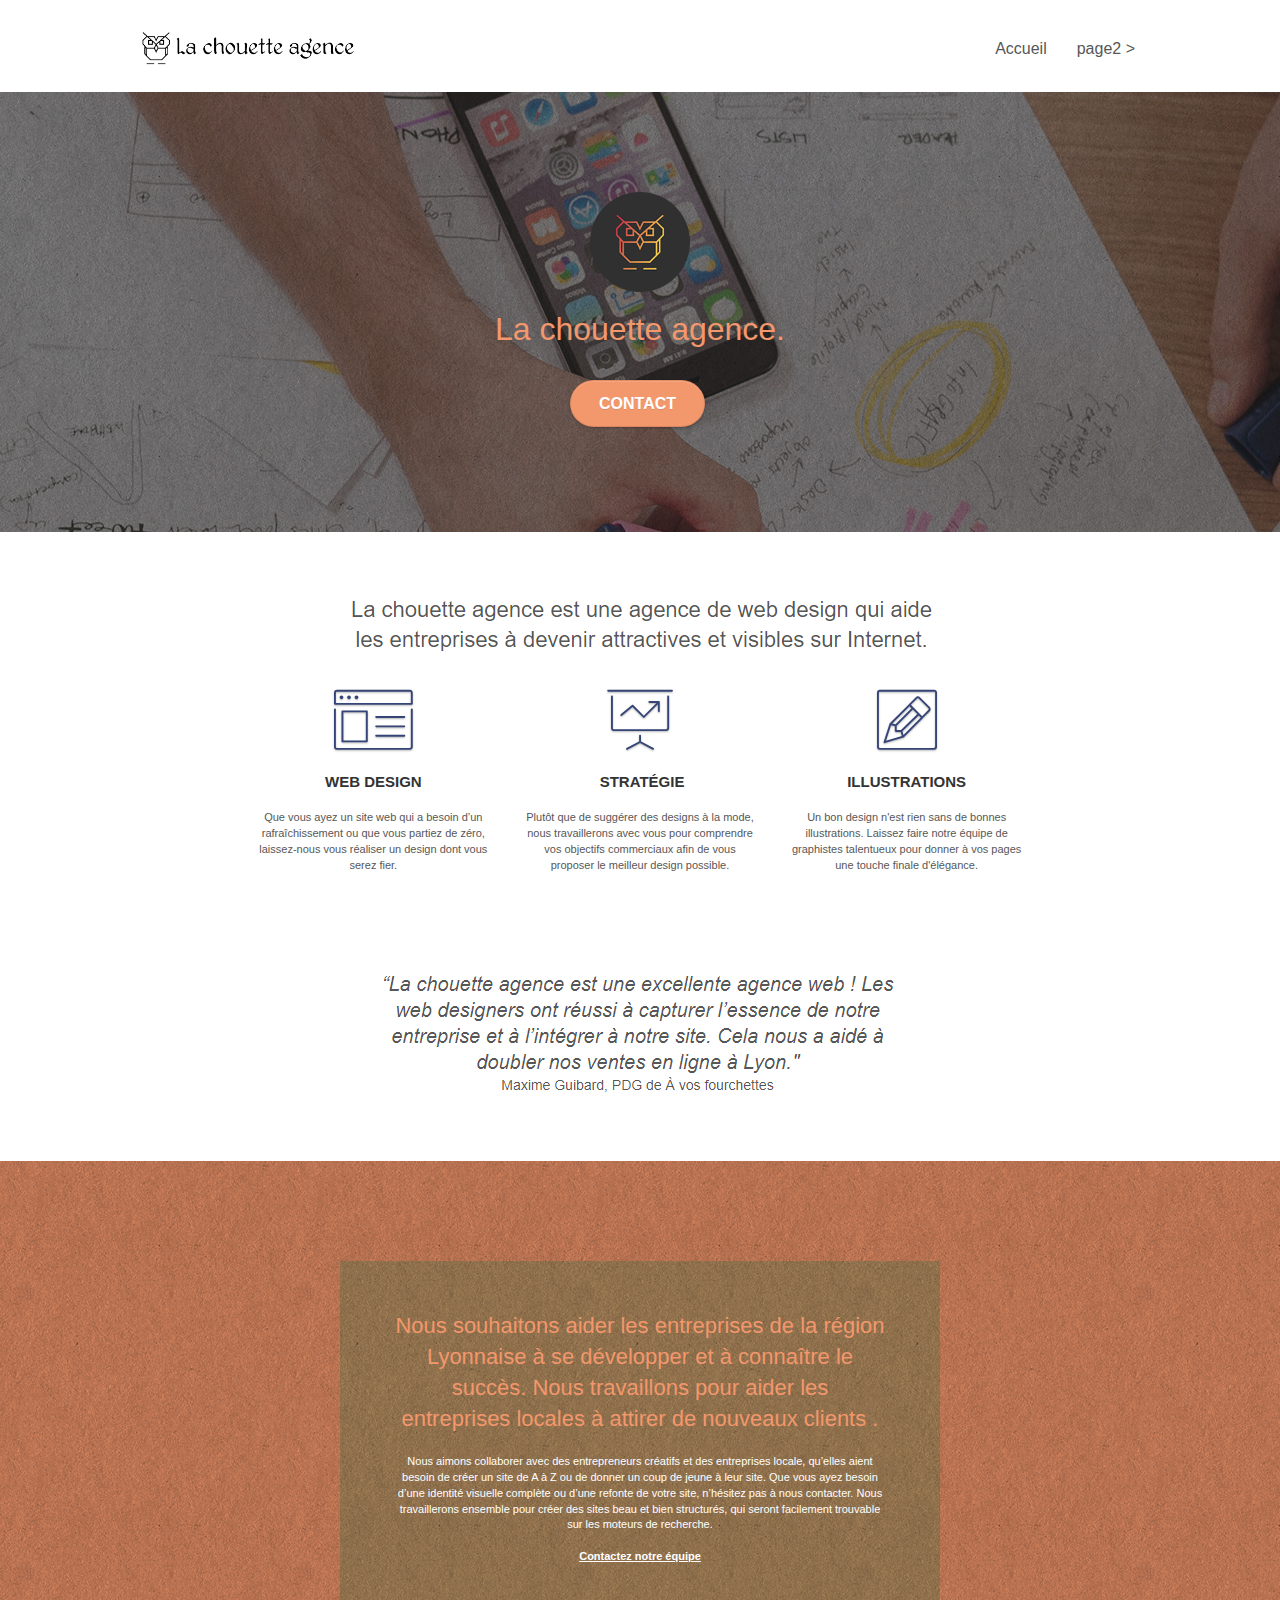
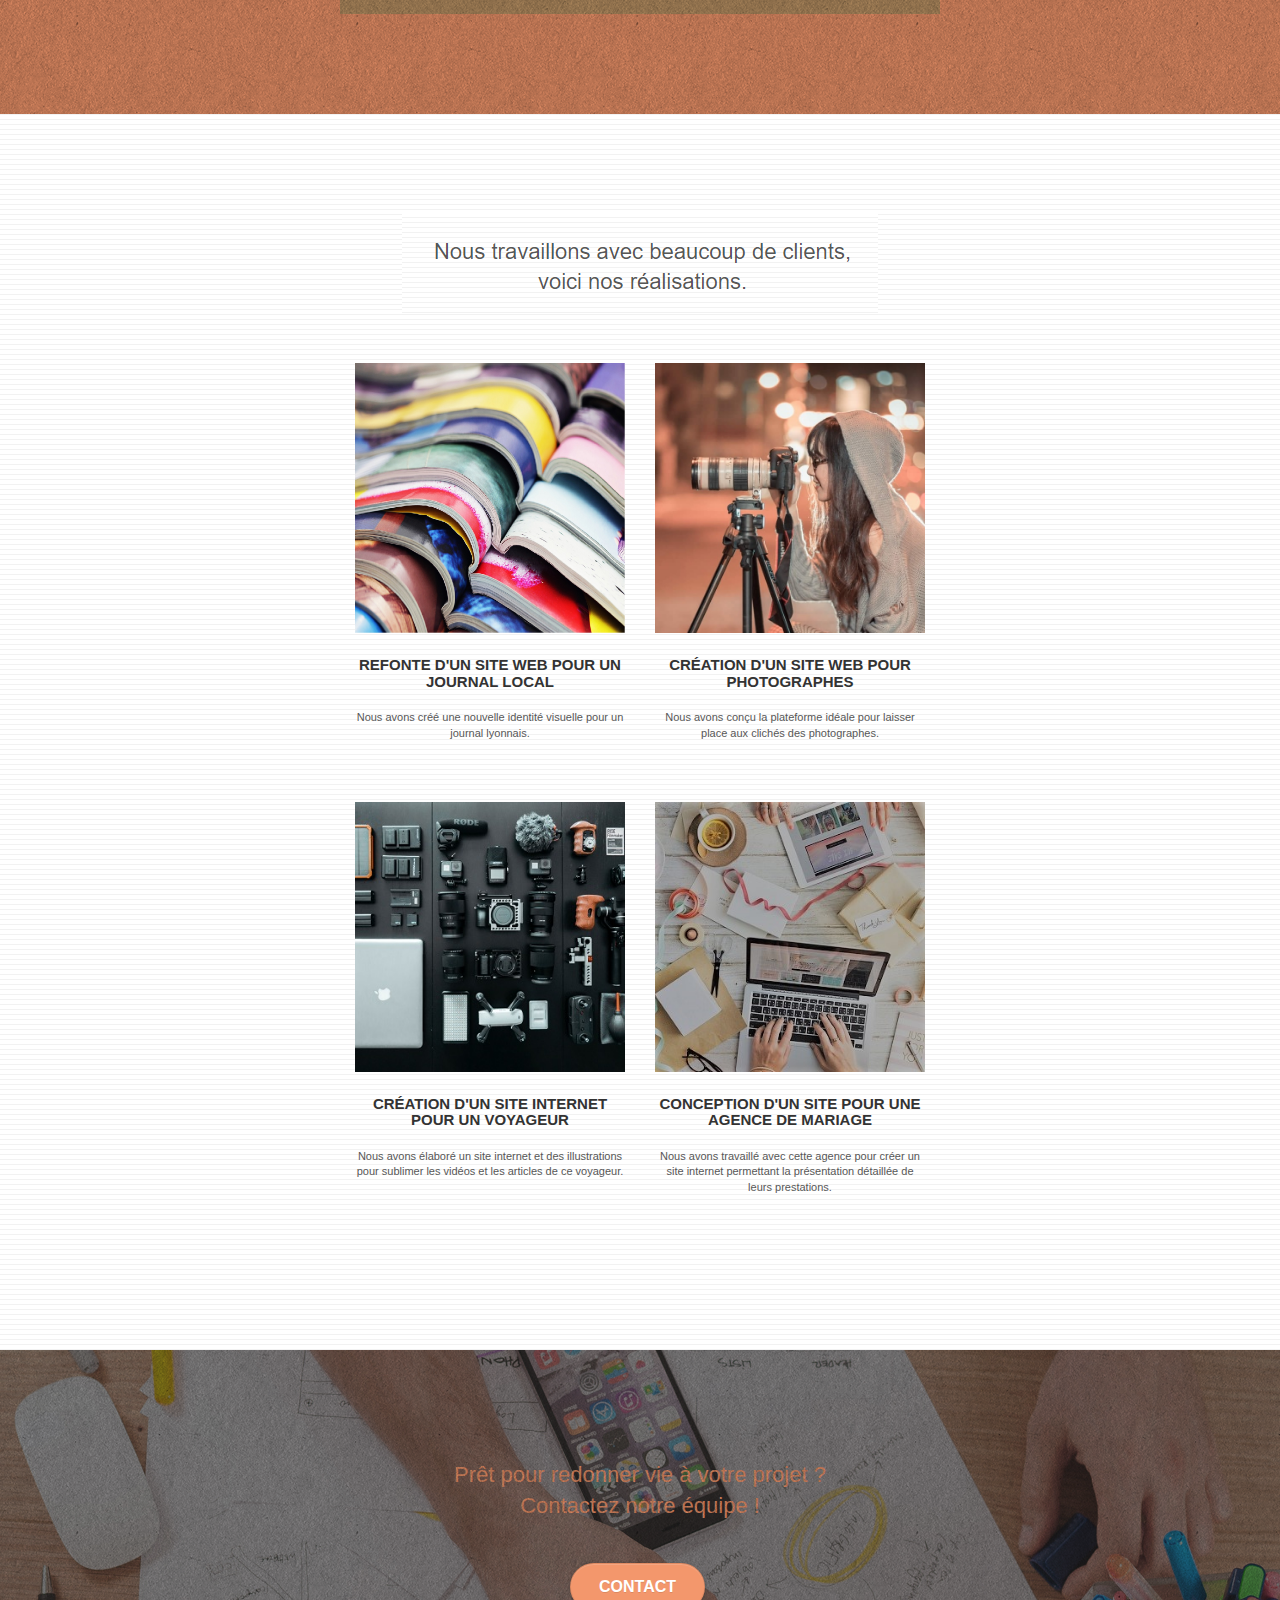
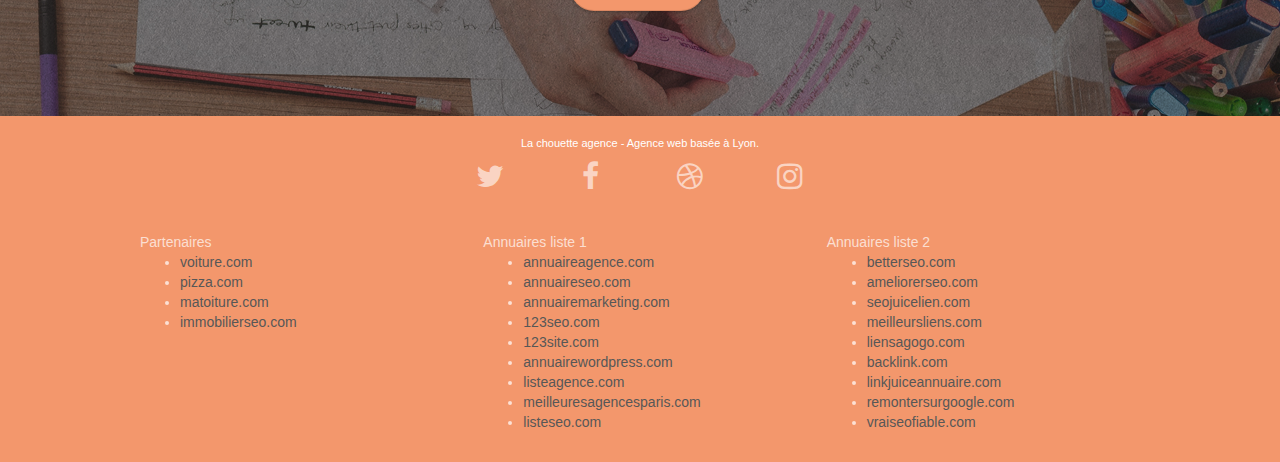
==== commit cfda12c7: "modif alt img" ====
--- a/index.html
+++ b/index.html
@@ -2,8 +2,7 @@
 <html lang="fr">
 <head>
     <meta charset="utf-8">
-    <meta name="keywords" content="seo, google, site web, site internet, agence design paris, agence design, agence design,agence design,agence design,agence design,agence design,agence design,agence design,agence design">
-    <meta name="description" content="">
+    <meta name="description" content="La chouette agence est une agence de web design située à Lyon qui aide les entreprises à devenir attractives et visibles sur Internet">
     <meta name="viewport" content="width=device-width, initial-scale=1.0, viewport-fit=cover">
     <link rel="shortcut icon" type="image/png" href="favicon.jpg">
     
@@ -19,7 +18,7 @@
 	<script src="./js/jquery.touchSwipe.js" defer></script>
 	<script src="./js/gmaps.js"></script>
 
-    <title>.</title>
+    <title>La chouette agence - Entreprise web design à Lyon</title>
 
     
 <!-- Analytics -->
@@ -32,14 +31,11 @@
 <div class="page-container">
     
 <!-- bloc-0 -->
-<div class="bloc bgc-white l-bloc " id="bloc-0">
+<header class="bloc bgc-white l-bloc " id="bloc-0">
 	<div class="container bloc-sm">
-
 		<nav class="navbar row">
 			<div class="navbar-header">
-				<div class="keywords" style="color:#cccccc;font-size:1px;">Agence web à paris, stratégie web, web design, illustrations, design de site web, site web, web, internet, site internet, site</div>
-				<a class="navbar-brand" href="index.html"><img src="img/la-chouette-agence.png" alt="paris web design logo agence web meilleure agence" height="40" /></a>
-				<div class="keywords" style="color:#cccccc;font-size:1px;">Agence web à paris, stratégie web, web design, illustrations, design de site web, site web, web, internet, site internet, site</div>
+				<a class="navbar-brand" href="index.html"><img src="img/la-chouette-agence.png" alt="banniere avec le logo de la chouette agence" height="40"></a>
 				<button id="nav-toggle" type="button" class="ui-navbar-toggle navbar-toggle" data-toggle="collapse" data-target=".navbar-1">
 					<span class="sr-only">Toggle navigation</span><span class="icon-bar"></span><span class="icon-bar"></span><span class="icon-bar"></span>
 				</button>
@@ -50,23 +46,22 @@
 						<a href="index.html">Accueil</a>
 					</li>
 					<li>
-					</li>
-					<li>
 						<a href="page2.html">page2 &gt;</a>
 					</li>
 				</ul>
 			</div>
 		</nav>
 	</div>
-</div>
+</header>
 <!-- bloc-0 END -->
 
 <!-- bloc-1-presentation -->
-<div class="bloc bgc-dark-slate-blue bg-banniere d-bloc bg-t-edge bloc-bg-texture texture-paper b-parallax" id="bloc-1-hero">
+<main>
+<section class="bloc bgc-dark-slate-blue bg-banniere d-bloc bg-t-edge bloc-bg-texture texture-paper b-parallax" id="bloc-1-hero">
 	<div class="container bloc-lg">
 		<div class="row tight-width-whitespace">
 			<div class="col-sm-12">
-				<img src="img/logo.png" class="center-block image-resize-mode" width="100" alt="La chouette agence, agence web paris, création logo paris" />
+				<img src="img/logo.png" class="center-block image-resize-mode" width="100" alt="logo de la chouette agence">
 				<h1 class="text-center hero-bloc-text tc-white ">
 					La chouette agence.
 				</h1>
@@ -76,11 +71,11 @@
 			</div>
 		</div>
 	</div>
-</div>
+</section>
 <!-- bloc-1-presentation END -->
 
 <!-- bloc-2-services -->
-<div class="bloc bgc-white l-bloc" id="bloc-2-services">
+<section class="bloc bgc-white l-bloc" id="bloc-2-services">
 	<div class="container bloc-md">
 		<div class="row">
 			<div class="col-sm-12 text-center">
@@ -129,11 +124,11 @@
 			</div>
 		</div>
 	</div>
-</div>
+</section>
 <!-- bloc-2-services END -->
 
 <!-- bloc-3-what-i-do -->
-<div class="bloc tc-white bgc-atomic-tangerine bg-presentation d-bloc bloc-bg-texture texture-paper b-parallax" id="bloc-3-what-i-do">
+<section class="bloc tc-white bgc-atomic-tangerine bg-presentation d-bloc bloc-bg-texture texture-paper b-parallax" id="bloc-3-what-i-do">
 	<div class="container bloc-lg">
 		<div class="row tight-width-whitespace black-background">
 			<div class="col-sm-12">
@@ -146,11 +141,11 @@
 			</div>
 		</div>
 	</div>
-</div>
+</section>
 <!-- bloc-3-what-i-do END -->
 
 <!-- bloc-4-portfolio -->
-<div class="bloc bgc-white bg-lines-h2-bg bg-repeat l-bloc" id="bloc-4-portfolio">
+<section class="bloc bgc-white bg-lines-h2-bg bg-repeat l-bloc" id="bloc-4-portfolio">
 	<div class="container bloc-lg">
 		<div class="row">
 			<div class="col-sm-12 text-center">
@@ -159,7 +154,7 @@
 		</div>
 		<div class="row tight-width-whitespace portfolio-row">
 			<div class="col-sm-6">
-				<a href="#" data-lightbox="img/1.jpg" data-gallery-id="gallery-1" data-caption="Refonte d'un site web pour un journal local" data-frame="snapshot-lb"><img src="img/1.jpg" alt="paris web design logo agence web meilleure agence et refonte site web journal" class="img-responsive portfolio-thumb" /></a>
+				<a href="#" data-lightbox="img/1.jpg" data-gallery-id="gallery-1" data-caption="Refonte d'un site web pour un journal local" data-frame="snapshot-lb"><img src="img/1.jpg" alt="refonte d'un site web pour un journal local" class="img-responsive portfolio-thumb"></a>
 				<h3 class="mg-md text-center">
 					Refonte d'un site web pour un journal local
 				</h3>
@@ -168,7 +163,7 @@
 				</p>
 			</div>
 			<div class="col-sm-6">
-				<a href="#" data-lightbox="img/2.jpg" data-gallery-id="gallery-1" data-caption="Création d'un site web pour photographes" data-frame="snapshot-lb"><img src="img/2.jpg" class="img-responsive portfolio-thumb" alt="paris web design logo agence web meilleure agence, Création d'un site web pour photographes" /></a>
+				<a href="#" data-lightbox="img/2.jpg" data-gallery-id="gallery-1" data-caption="Création d'un site web pour photographes" data-frame="snapshot-lb"><img src="img/2.jpg" class="img-responsive portfolio-thumb" alt="création d'un site web pour photographes"></a>
 				<h3 class="mg-md text-center">
 					Création d'un site web pour photographes
 				</h3>
@@ -179,7 +174,7 @@
 		</div>
 		<div class="row tight-width-whitespace portfolio-row">
 			<div class="col-sm-6">
-				<a href="#" data-lightbox="img/3.bmp" data-gallery-id="gallery-1" data-caption="Création d'un site internet pour un voyageur" data-frame="snapshot-lb"><img src="img/3.bmp" class="img-responsive portfolio-thumb" alt="paris web design logo agence web meilleure agence, Création d'un site web pour voyageur"/></a>
+				<a href="#" data-lightbox="img/3.bmp" data-gallery-id="gallery-1" data-caption="Création d'un site internet pour un voyageur" data-frame="snapshot-lb"><img src="img/3.bmp" class="img-responsive portfolio-thumb" alt="création d'un site internet pour un voyageur"></a>
 				<h3 class="mg-md text-center">
 					Création d'un site internet pour un voyageur
 				</h3>
@@ -188,7 +183,7 @@
 				</p>
 			</div>
 			<div class="col-sm-6">
-				<a href="#" data-lightbox="img/4.bmp" data-gallery-id="gallery-1" data-caption="Conception d'un site pour une agence de mariage" data-frame="snapshot-lb"><img src="img/4.bmp" class="img-responsive portfolio-thumb" alt="paris web design logo agence web meilleure agence, Création d'un site web pour agence de mariage" /></a>
+				<a href="#" data-lightbox="img/4.bmp" data-gallery-id="gallery-1" data-caption="Conception d'un site pour une agence de mariage" data-frame="snapshot-lb"><img src="img/4.bmp" class="img-responsive portfolio-thumb" alt="conception d'un site pour une agence de mariage"></a>
 				<h3 class="mg-md text-center">
 					Conception d'un site pour une agence de mariage
 				</h3>
@@ -198,11 +193,11 @@
 			</div>
 		</div>
 	</div>
-</div>
+</section>
 <!-- bloc-4-portfolio END -->
 
 <!-- bloc-5-cta -->
-<div class="bloc bgc-dark-slate-blue bg-banniere d-bloc bloc-bg-texture texture-paper" id="bloc-5-cta">
+<section class="bloc bgc-dark-slate-blue bg-banniere d-bloc bloc-bg-texture texture-paper" id="bloc-5-cta">
 	<div class="container bloc-lg">
 		<div class="row">
 			<h2 class="mg-md text-center tc-white">
@@ -213,11 +208,12 @@
 			</div>
 		</div>
 	</div>
-</div>
+</section>
+</main>
 <!-- bloc-5-cta END -->
 
 <!-- Footer - bloc-8 -->
-<div class="bloc bgc-atomic-tangerine d-bloc" id="bloc-8">
+<footer class="bloc bgc-atomic-tangerine d-bloc" id="bloc-8">
 	<div class="container bloc-sm">
 		<div class="row">
 			<div class="col-sm-12">
@@ -289,7 +285,7 @@
 			</div>
 		</div>
 	</div>
-</div>
+</footer>
 <!-- Footer - bloc-8 END -->
 
 </div>
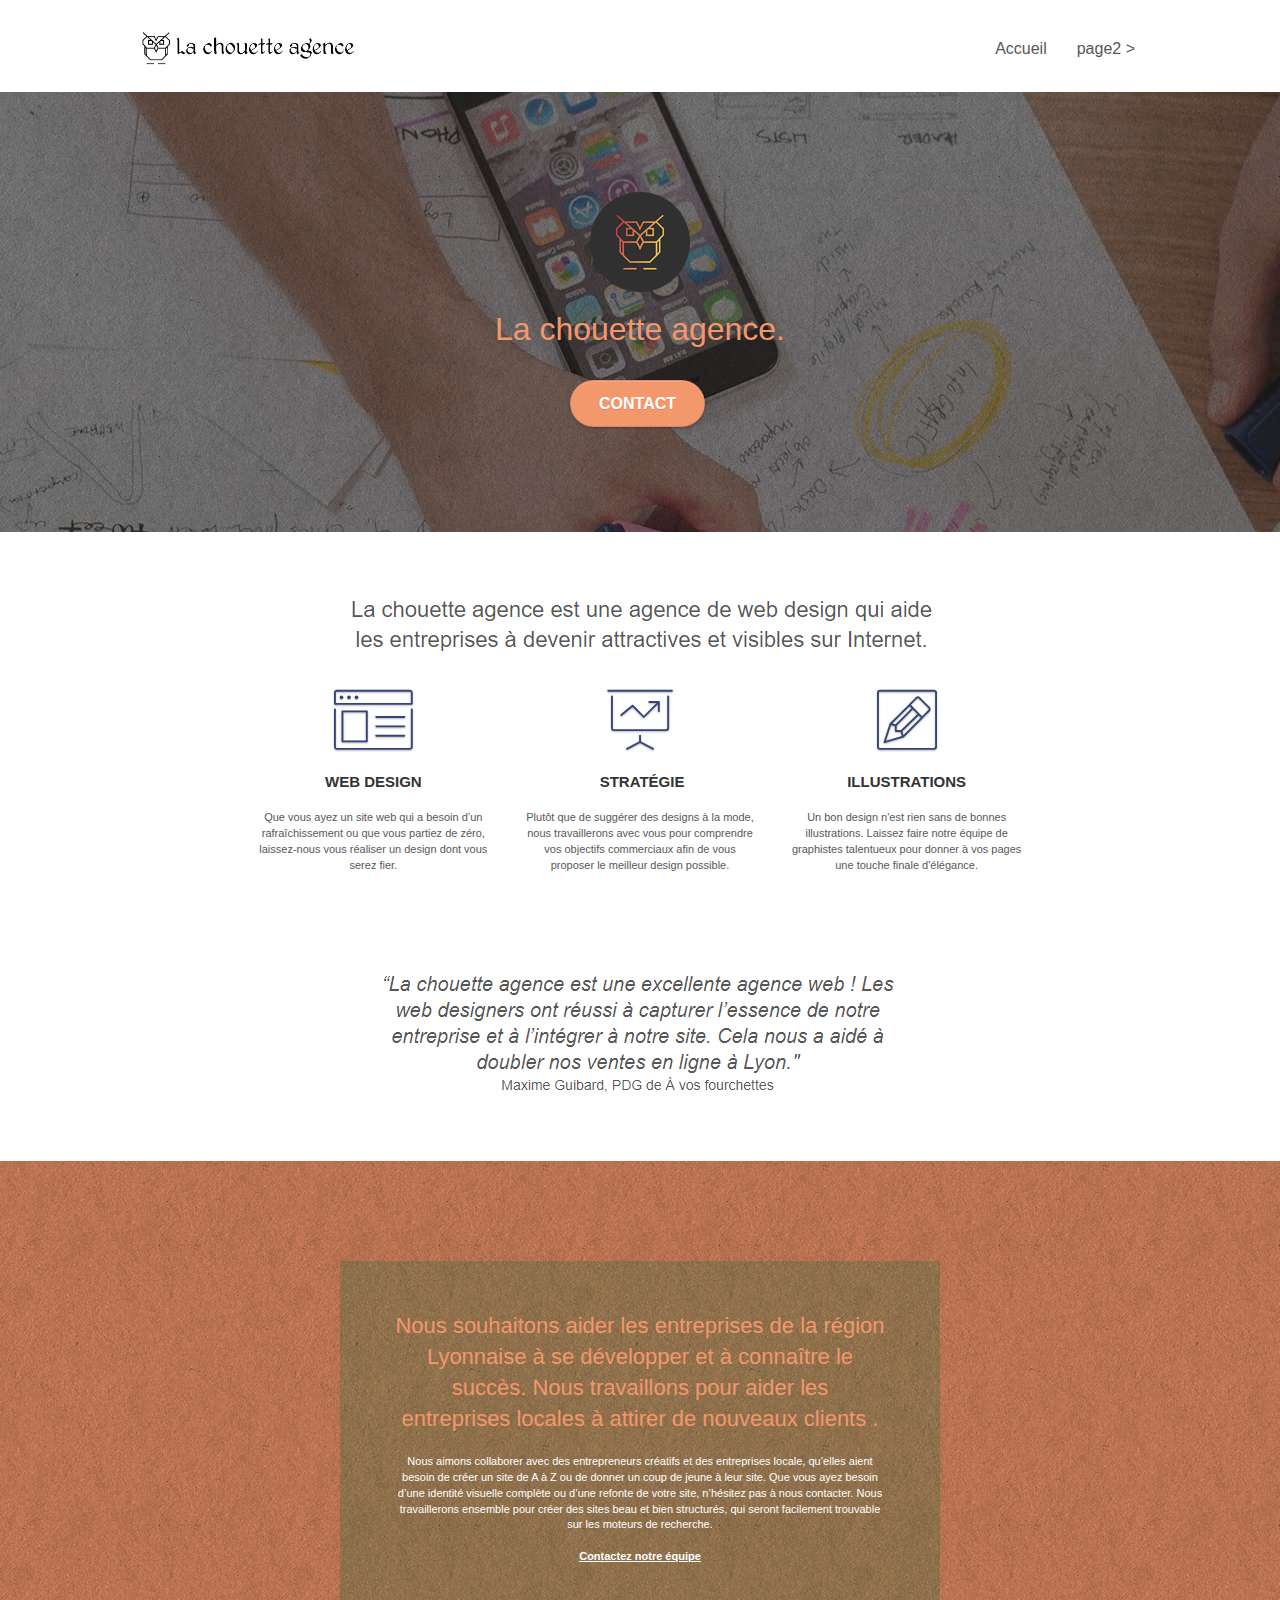
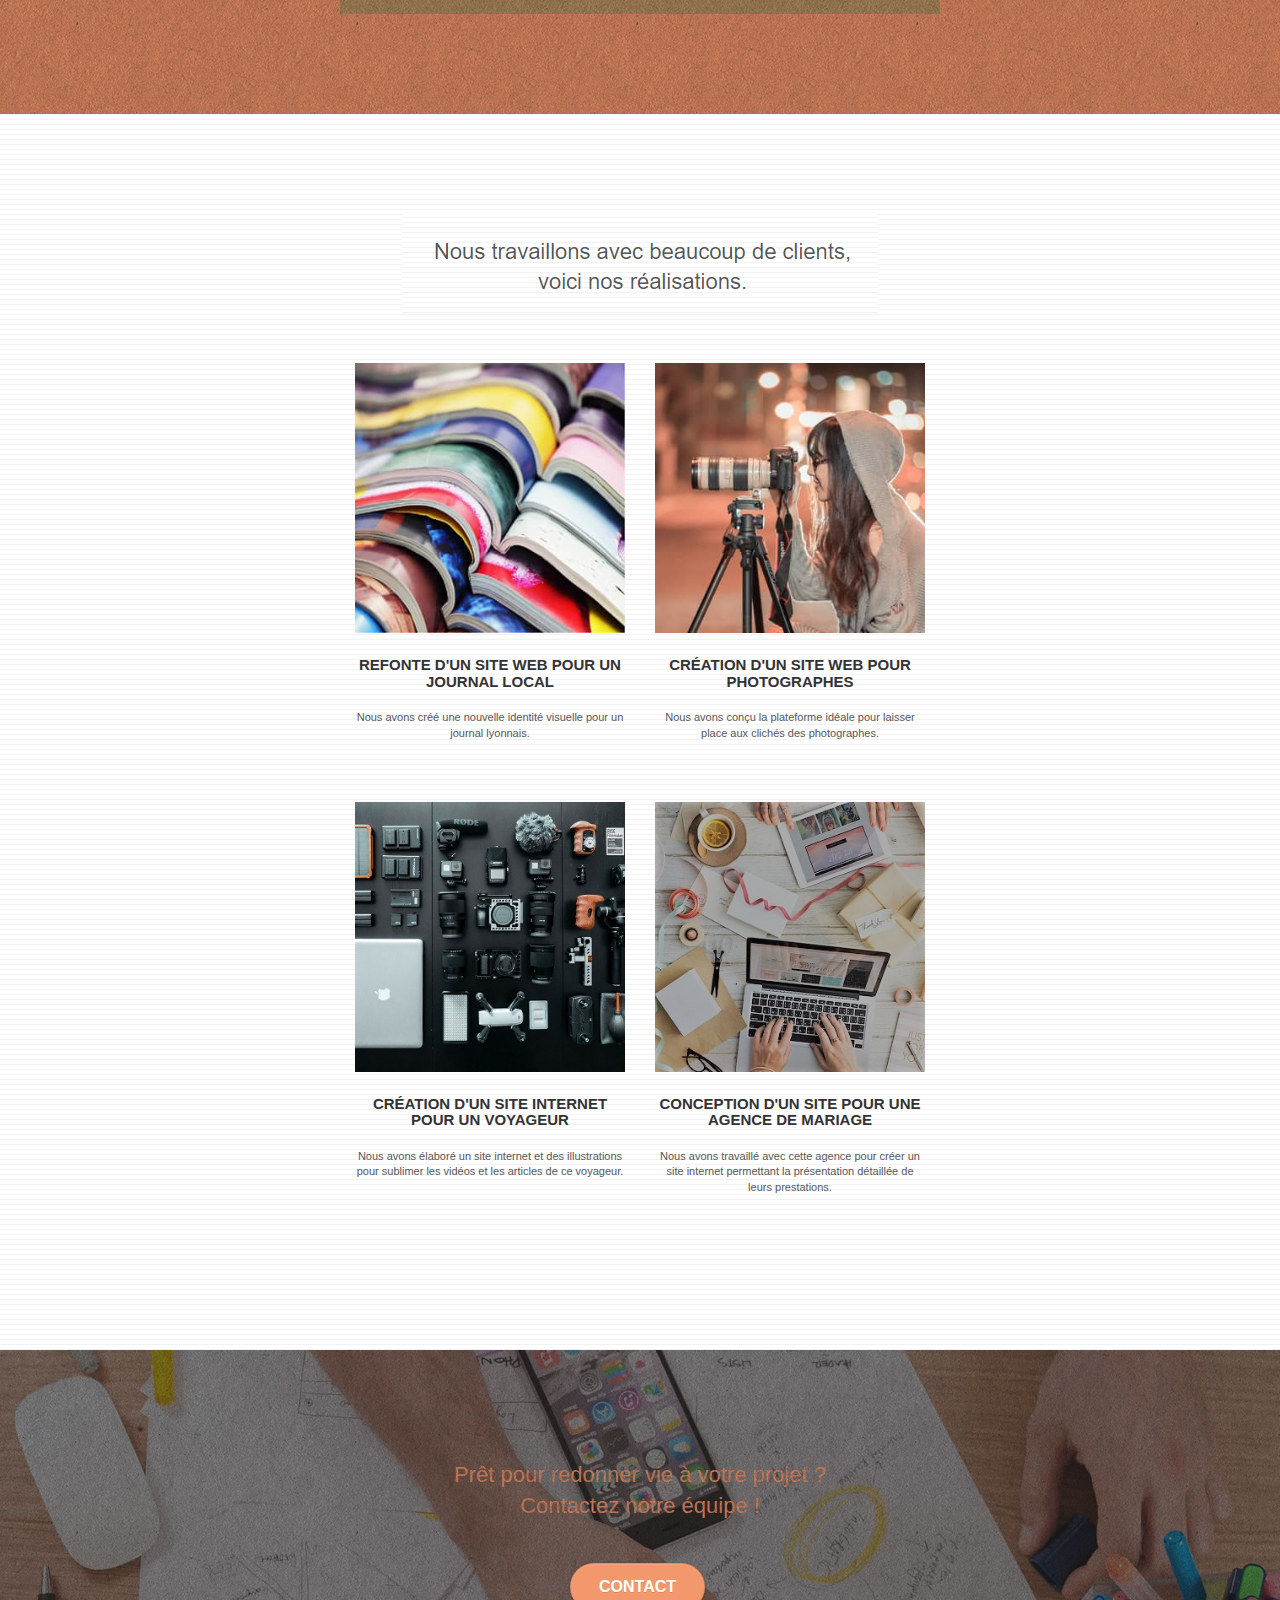
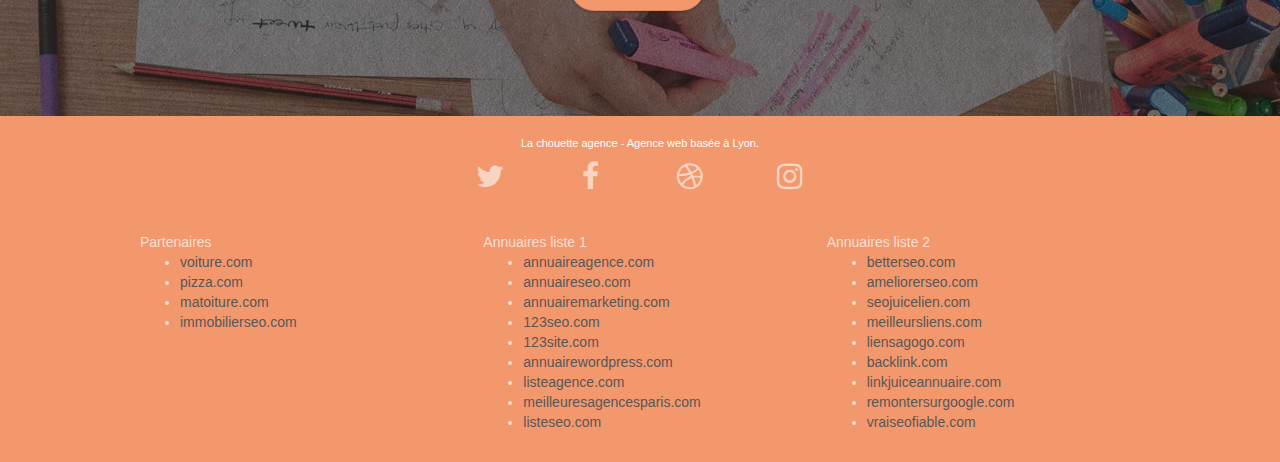
==== commit 2c9f11fa: "compression img" ====
--- a/index.html
+++ b/index.html
@@ -174,7 +174,7 @@
 		</div>
 		<div class="row tight-width-whitespace portfolio-row">
 			<div class="col-sm-6">
-				<a href="#" data-lightbox="img/3.bmp" data-gallery-id="gallery-1" data-caption="Création d'un site internet pour un voyageur" data-frame="snapshot-lb"><img src="img/3.bmp" class="img-responsive portfolio-thumb" alt="création d'un site internet pour un voyageur"></a>
+				<a href="#" data-lightbox="img/3.jpg" data-gallery-id="gallery-1" data-caption="Création d'un site internet pour un voyageur" data-frame="snapshot-lb"><img src="img/3.jpg" class="img-responsive portfolio-thumb" alt="création d'un site internet pour un voyageur"></a>
 				<h3 class="mg-md text-center">
 					Création d'un site internet pour un voyageur
 				</h3>
@@ -183,7 +183,7 @@
 				</p>
 			</div>
 			<div class="col-sm-6">
-				<a href="#" data-lightbox="img/4.bmp" data-gallery-id="gallery-1" data-caption="Conception d'un site pour une agence de mariage" data-frame="snapshot-lb"><img src="img/4.bmp" class="img-responsive portfolio-thumb" alt="conception d'un site pour une agence de mariage"></a>
+				<a href="#" data-lightbox="img/4.jpg" data-gallery-id="gallery-1" data-caption="Conception d'un site pour une agence de mariage" data-frame="snapshot-lb"><img src="img/4.jpg" class="img-responsive portfolio-thumb" alt="conception d'un site pour une agence de mariage"></a>
 				<h3 class="mg-md text-center">
 					Conception d'un site pour une agence de mariage
 				</h3>
--- a/style.css
+++ b/style.css
@@ -822,7 +822,7 @@
 }
 
 .bg-presentation {
-    background-image: url("img/image-de-presentation.bmp");
+    background-image: url("img/image-de-presentation.jpg");
 }
 
 @media (max-width: 1024px) {
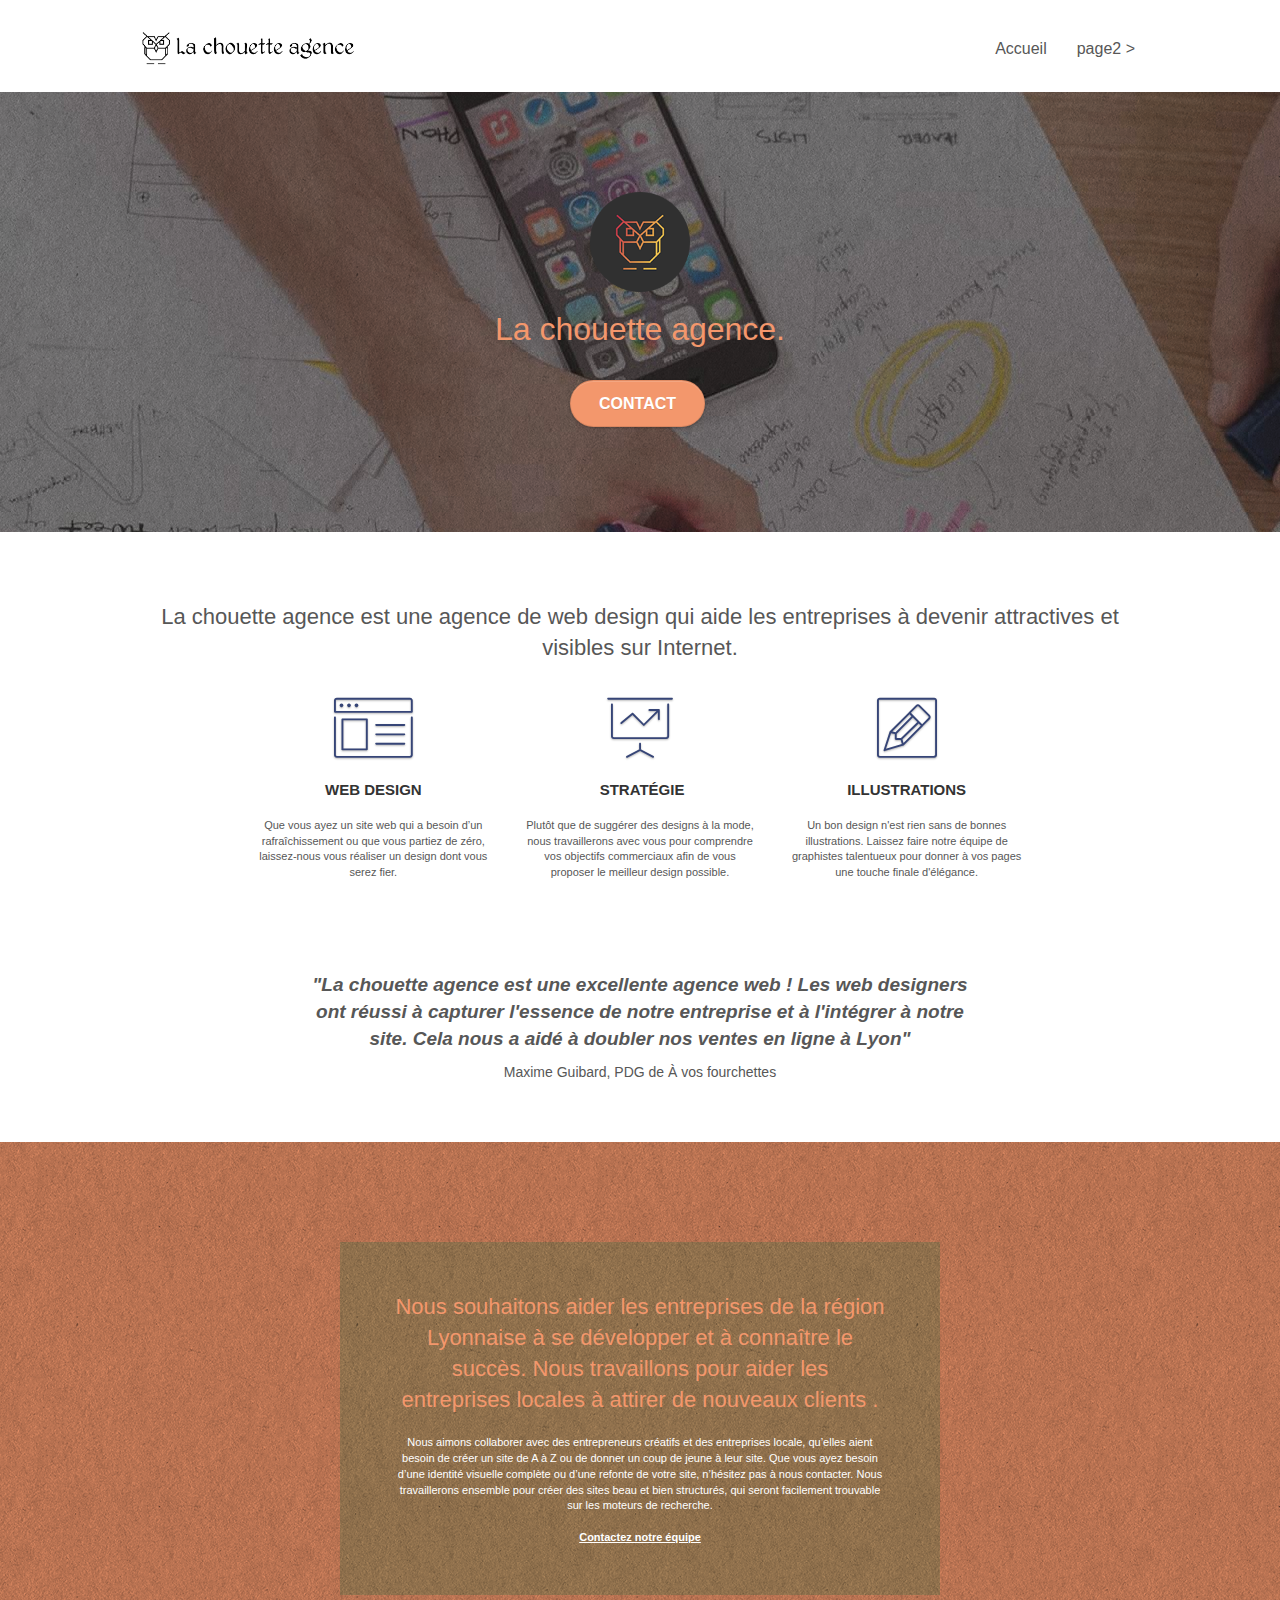
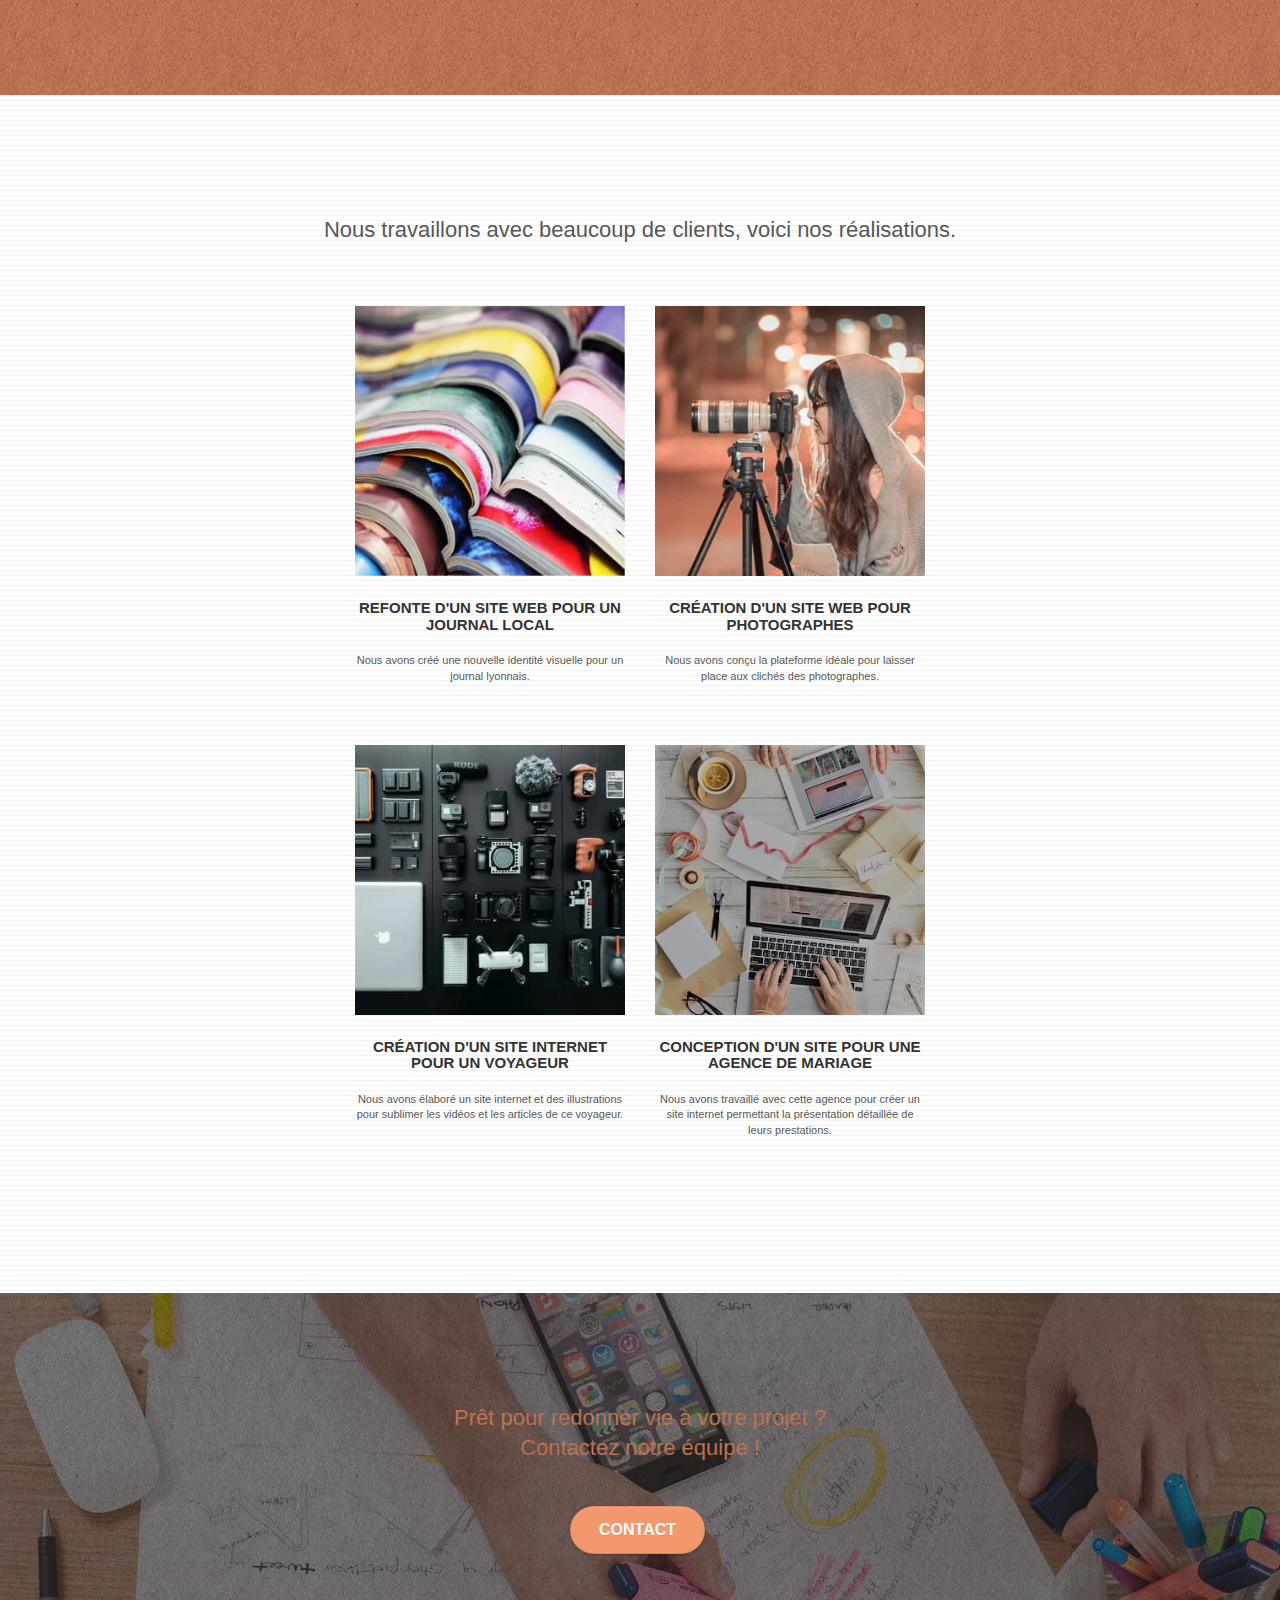
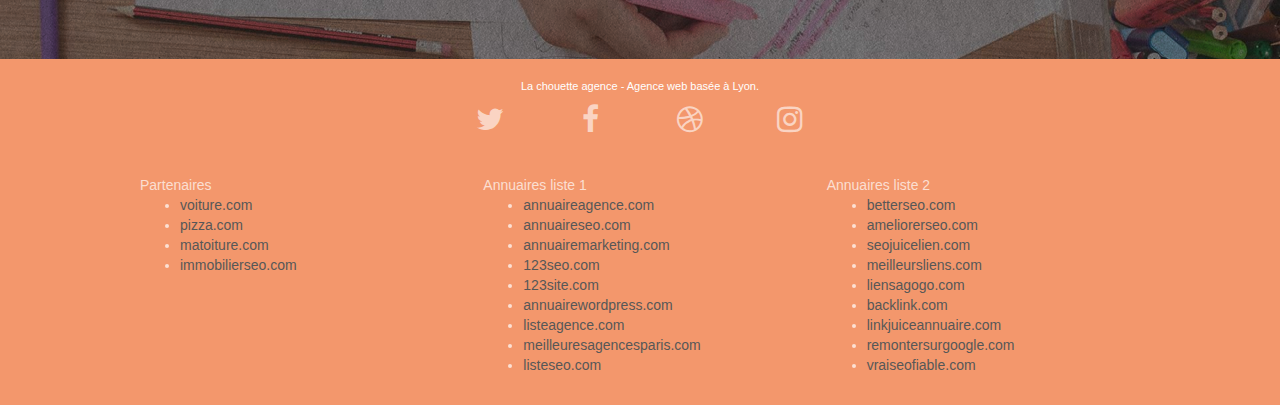
==== commit 6aee0c14: "supression img texte" ====
--- a/index.html
+++ b/index.html
@@ -79,7 +79,7 @@
 	<div class="container bloc-md">
 		<div class="row">
 			<div class="col-sm-12 text-center">
-				<img alt="agence web, agence web paris, web design paris, stratégie web" src="img/title.png" />
+				<h2>La chouette agence est une agence de web design qui aide les entreprises à devenir attractives et visibles sur Internet.</h2>
 			</div>
 		</div>
 		<div class="row voffset-lg med-width-whitespace">
@@ -119,8 +119,8 @@
 		</div>
 		<div class="row voffset-lg voffset">
 			<div class="col-xs-12 col-md-8 col-md-offset-2 text-center">
-				<img alt="agence web, agence web paris, web design paris, stratégie web" src="img/citation.png" />
-
+			 <p class="citation">"La chouette agence est une excellente agence web ! Les web designers ont réussi à capturer l'essence de notre entreprise et à l'intégrer à notre site. Cela nous a aidé à doubler nos ventes en ligne à Lyon"</p>
+			 <p class="citation_auteur">Maxime Guibard, PDG de À vos fourchettes</p>
 			</div>
 		</div>
 	</div>
@@ -149,7 +149,7 @@
 	<div class="container bloc-lg">
 		<div class="row">
 			<div class="col-sm-12 text-center">
-				<img alt="agence web, agence web paris, web design paris, stratégie web" src="img/title2.png" />
+			 <h2>Nous travaillons avec beaucoup de clients, voici nos réalisations.</h2>
 			</div>
 		</div>
 		<div class="row tight-width-whitespace portfolio-row">
@@ -291,6 +291,5 @@
 </div>
 <!-- Principal conteneur END -->
     
-
 </body>
 </html>
--- a/style.css
+++ b/style.css
@@ -413,6 +413,16 @@
     margin: 0 5px;
 }
 
+.citation {
+    font-size: 19px;
+    font-style: italic;
+    font-weight: bold;
+}
+
+.citation_auteur {
+    font-size: 14px;
+}
+
 .dropdown-menu .dropdown-menu {
     top: -8px;
     left: 100%;
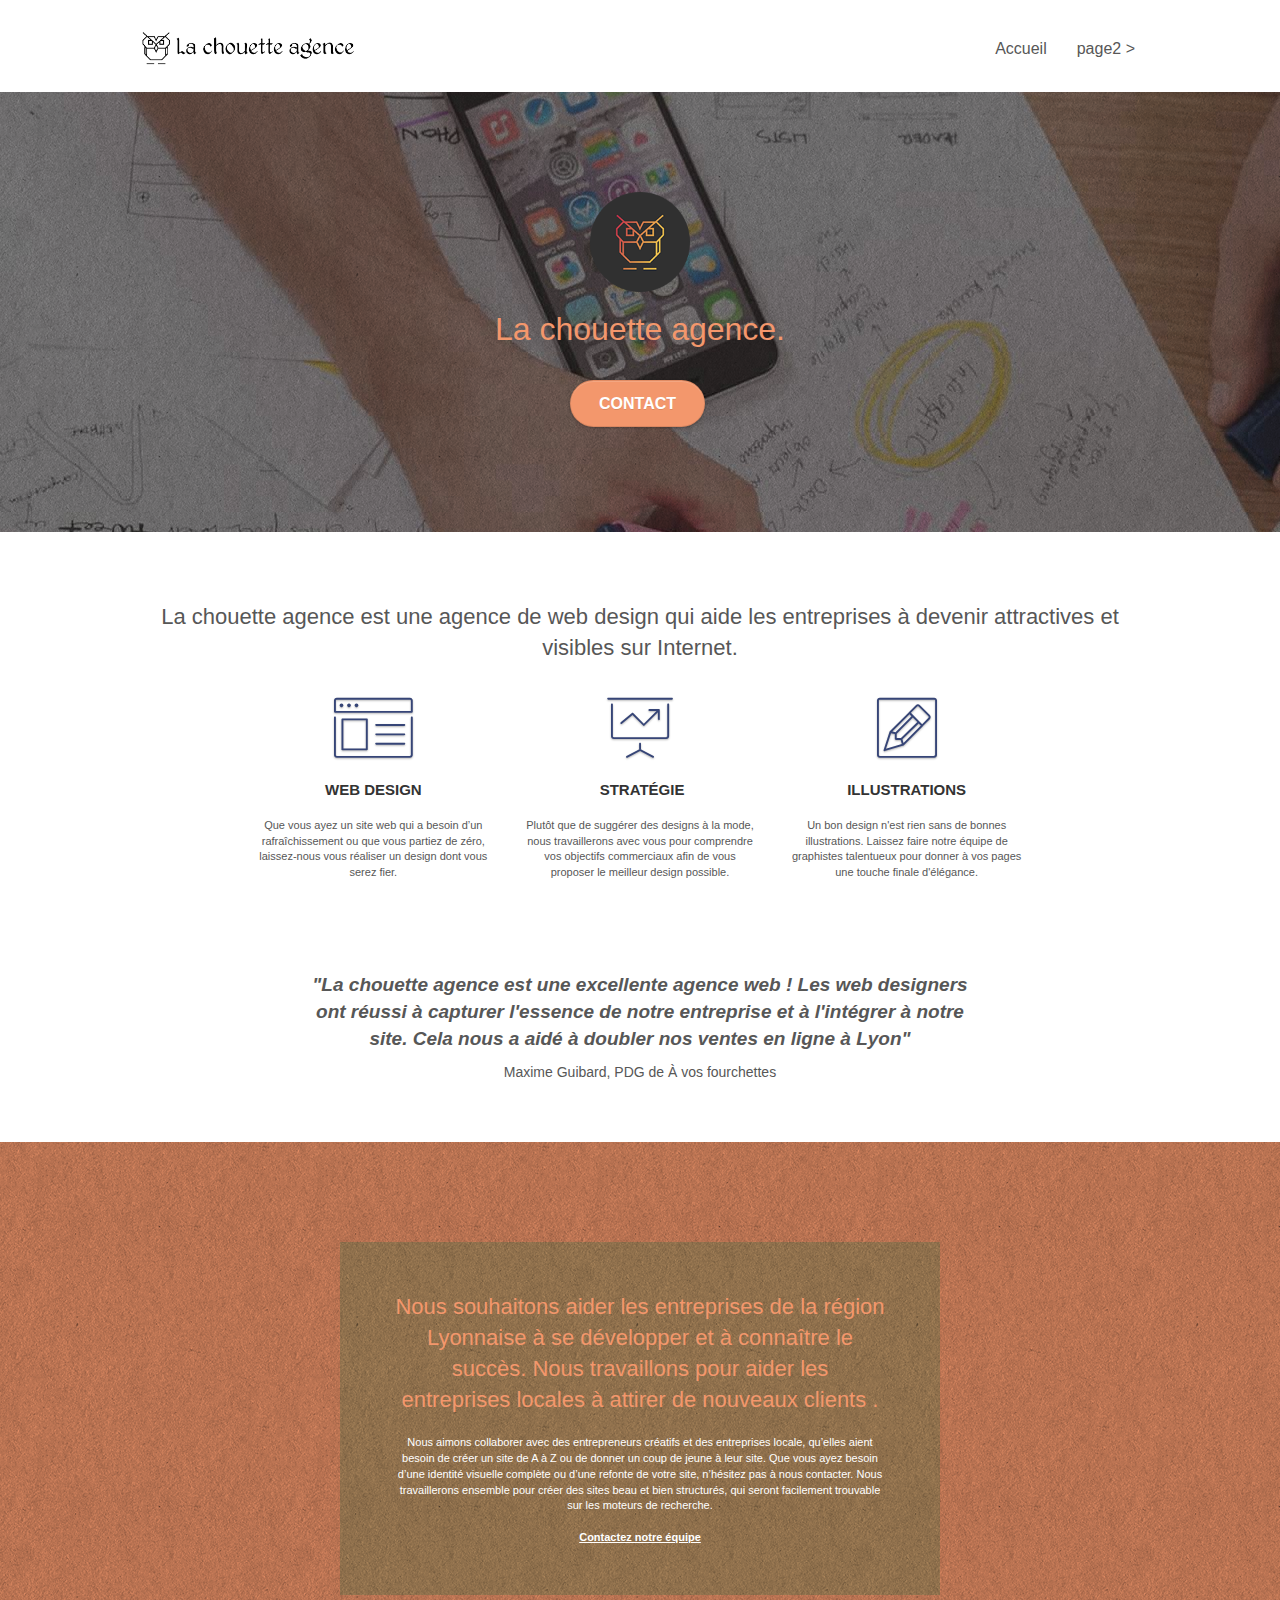
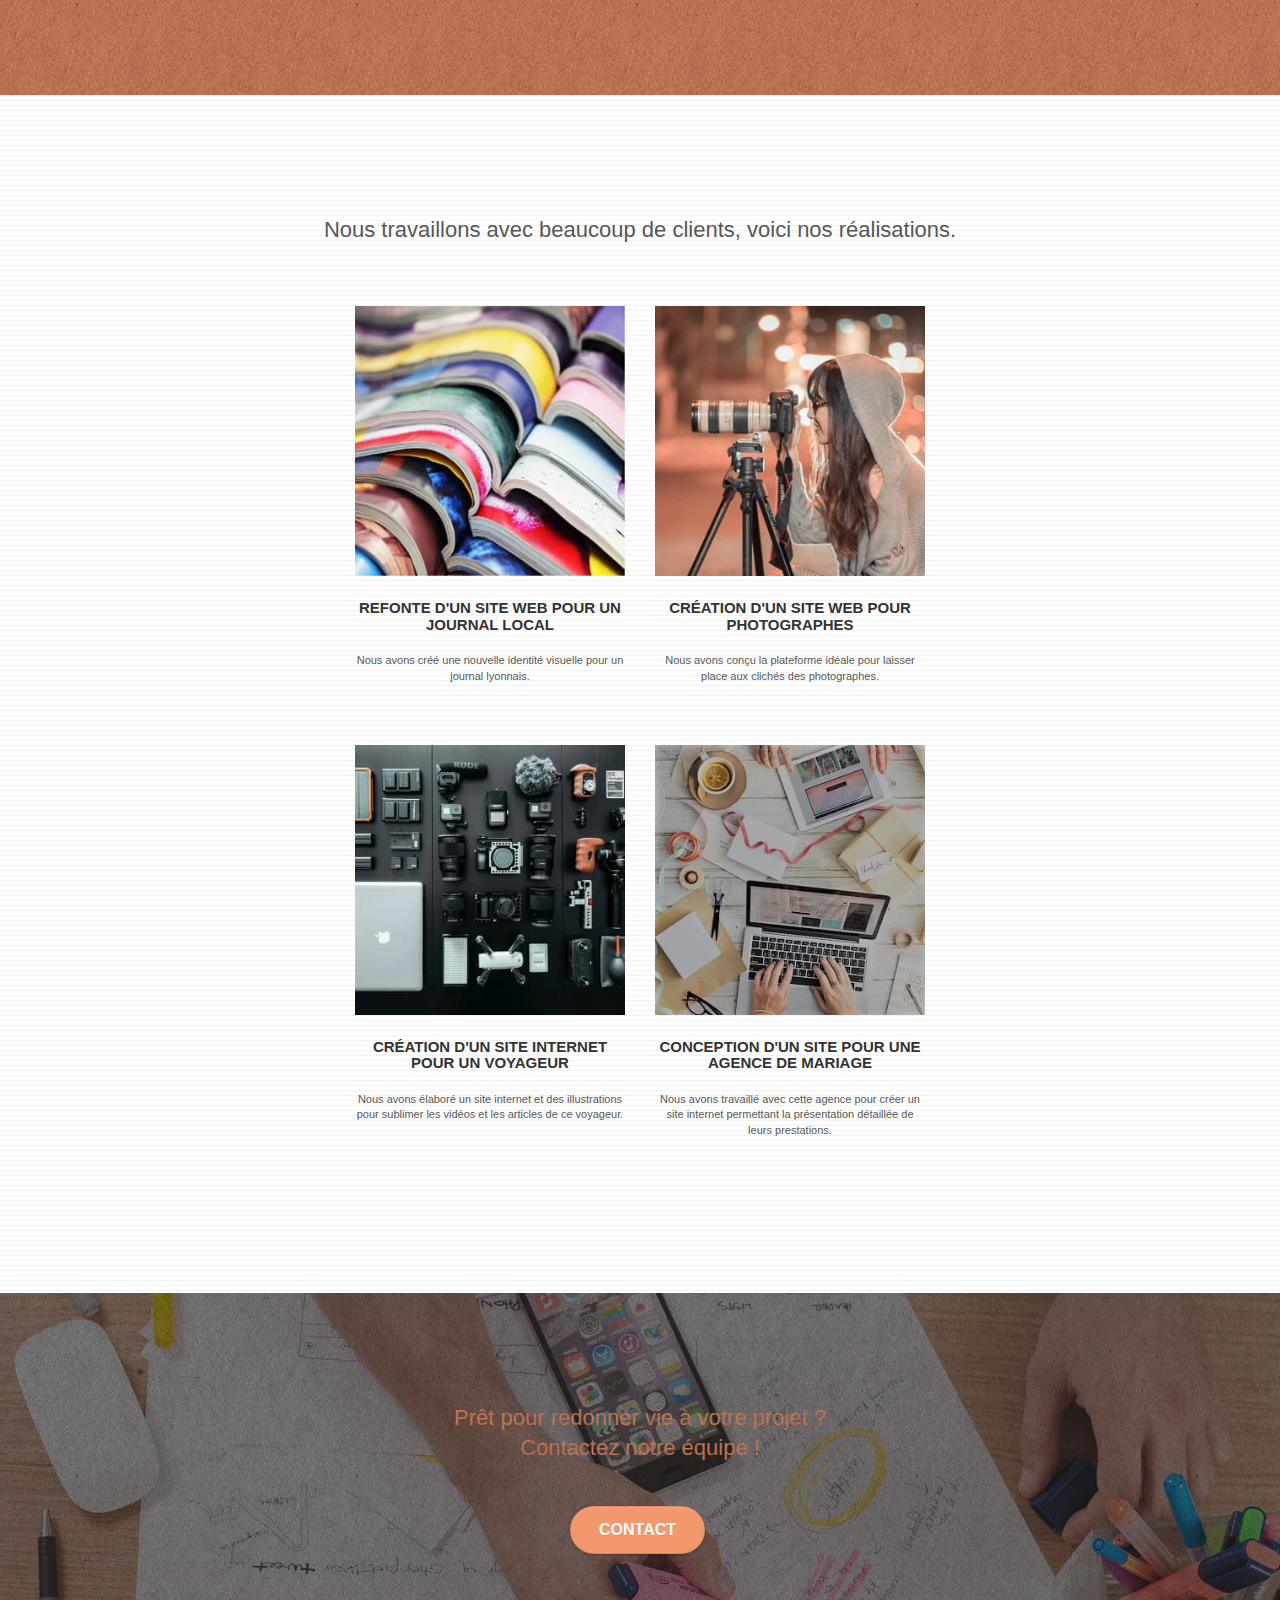
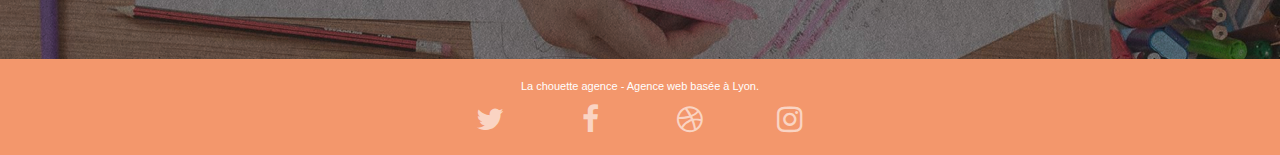
==== commit 5c97b23d: "modif footer" ====
--- a/index.html
+++ b/index.html
@@ -241,46 +241,6 @@
 							<a class="social" href="index.html"><span class="fa fa-instagram icon-md"></span></a>
 						</div>
 					</div>
-					<div class="keywords" style="color:#F3976C;">Agence web à paris, stratégie web, web design, illustrations, design de site web, site web, web, internet, site internet, site</div>
-				</div>
-				<div class="row">
-					<div class="col-sm-4">
-						Partenaires
-							<ul>
-								<li><a href="voiture.com">voiture.com</a></li>
-								<li><a href="pizza.com">pizza.com</a></li>
-								<li><a href="matoiture.com">matoiture.com</a></li>
-								<li><a href="immobilierseo.com">immobilierseo.com</a></li>
-							</ul>		
-					</div>
-					<div class="col-sm-4">
-						Annuaires liste 1
-						<ul>
-							<li><a href="annuaireagence.com">annuaireagence.com</a></li>
-							<li><a href="annuaireseo.com">annuaireseo.com</a></li>
-							<li><a href="annuairemarketing.com">annuairemarketing.com</a></li>
-							<li><a href="123seoture.com">123seo.com</a></li>
-							<li><a href="123site.com">123site.com</a></li>
-							<li><a href="annuairewordpress.com">annuairewordpress.com</a></li>
-							<li><a href="listeagence.com">listeagence.com</a></li>
-							<li><a href="meilleuresagencesparis.com">meilleuresagencesparis.com</a></li>
-							<li><a href="listeseo.com">listeseo.com</a></li>
-						</ul>
-					</div>
-					<div class="col-sm-4">
-						Annuaires liste 2
-						<ul>
-							<li><a href="betterseo.com">betterseo.com</a></li>
-							<li><a href="ameliorerseo.com">ameliorerseo.com</a></li>
-							<li><a href="seojuicelien.com">seojuicelien.com</a></li>
-							<li><a href="meilleursliens.com">meilleursliens.com</a></li>
-							<li><a href="liensagogo.com">liensagogo.com</a></li>
-							<li><a href="backlink.com">backlink.com</a></li>
-							<li><a href="linkjuiceannuaire.com">linkjuiceannuaire.com</a></li>
-							<li><a href="remontersurgoogle.com">remontersurgoogle.com</a></li>
-							<li><a href="vraiseofiable.com">vraiseofiable.com</a></li>
-						</ul>
-					</div>
 				</div>
 			</div>
 		</div>
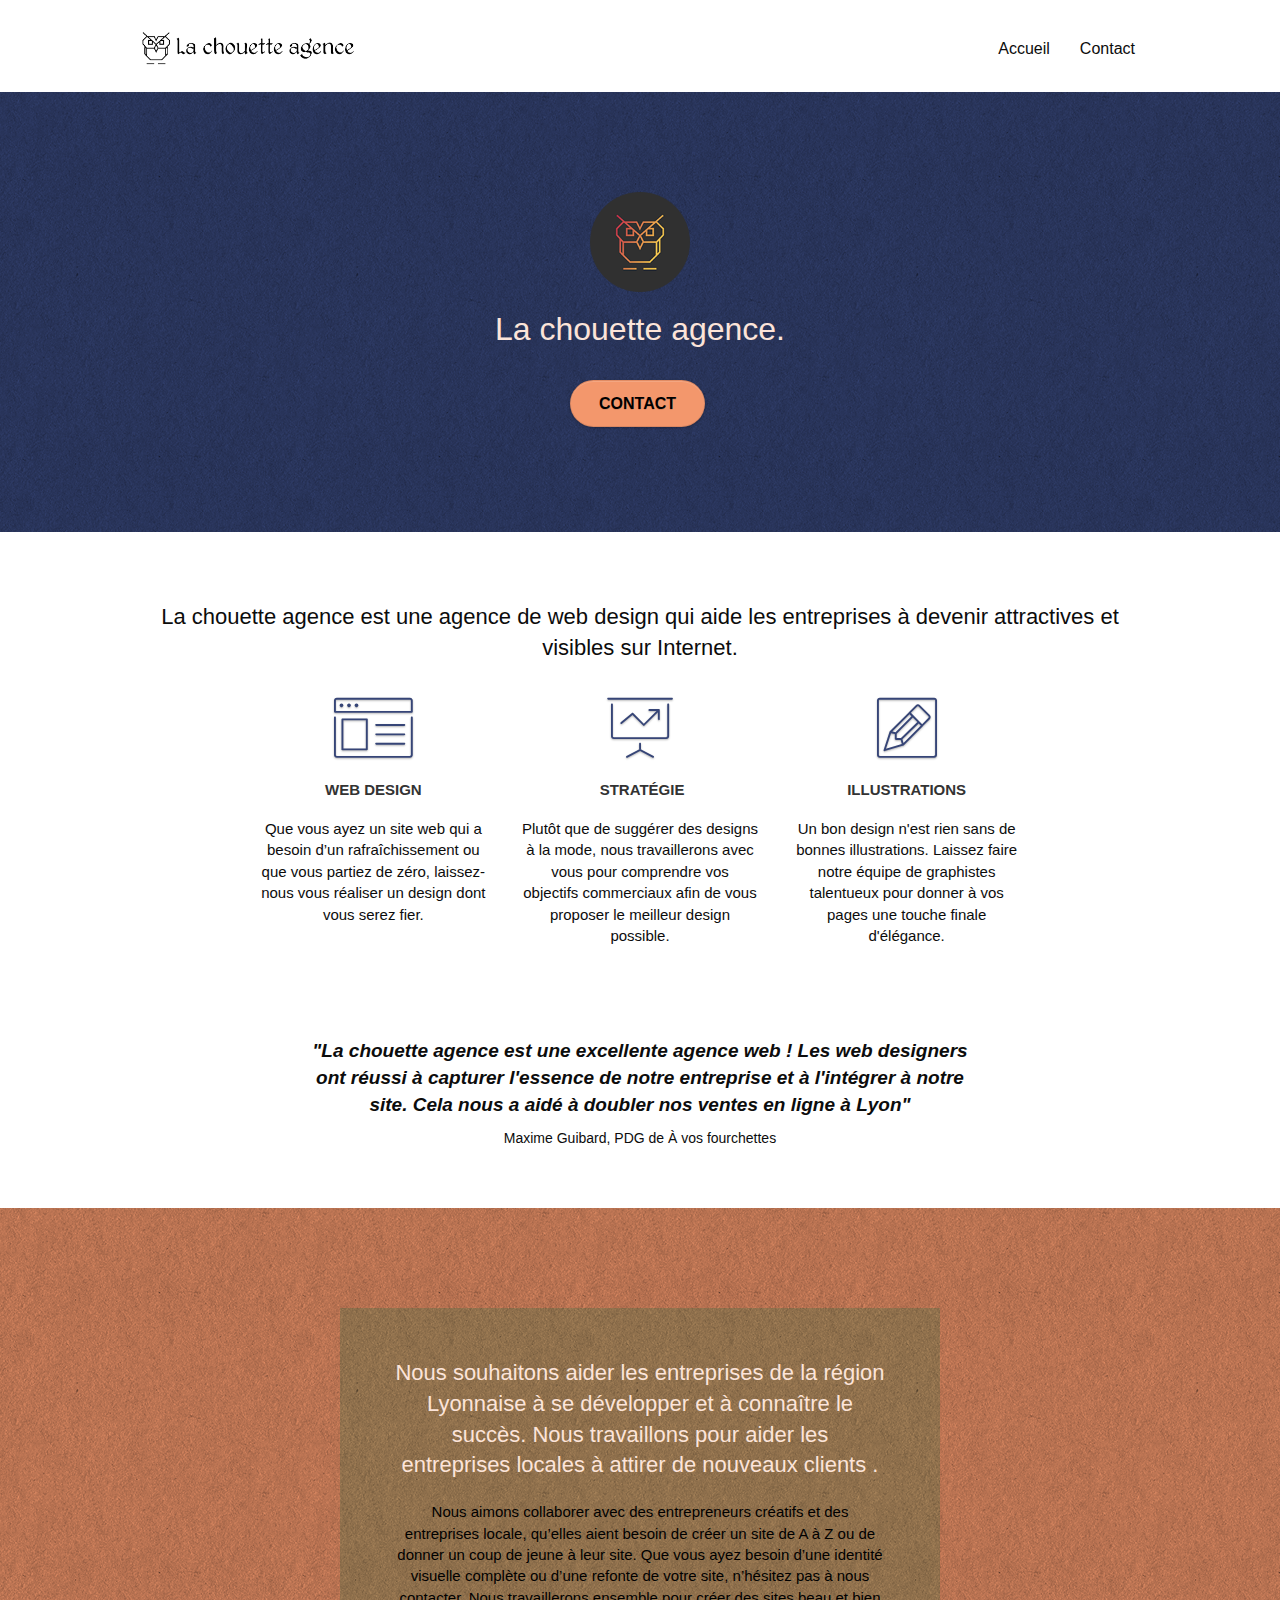
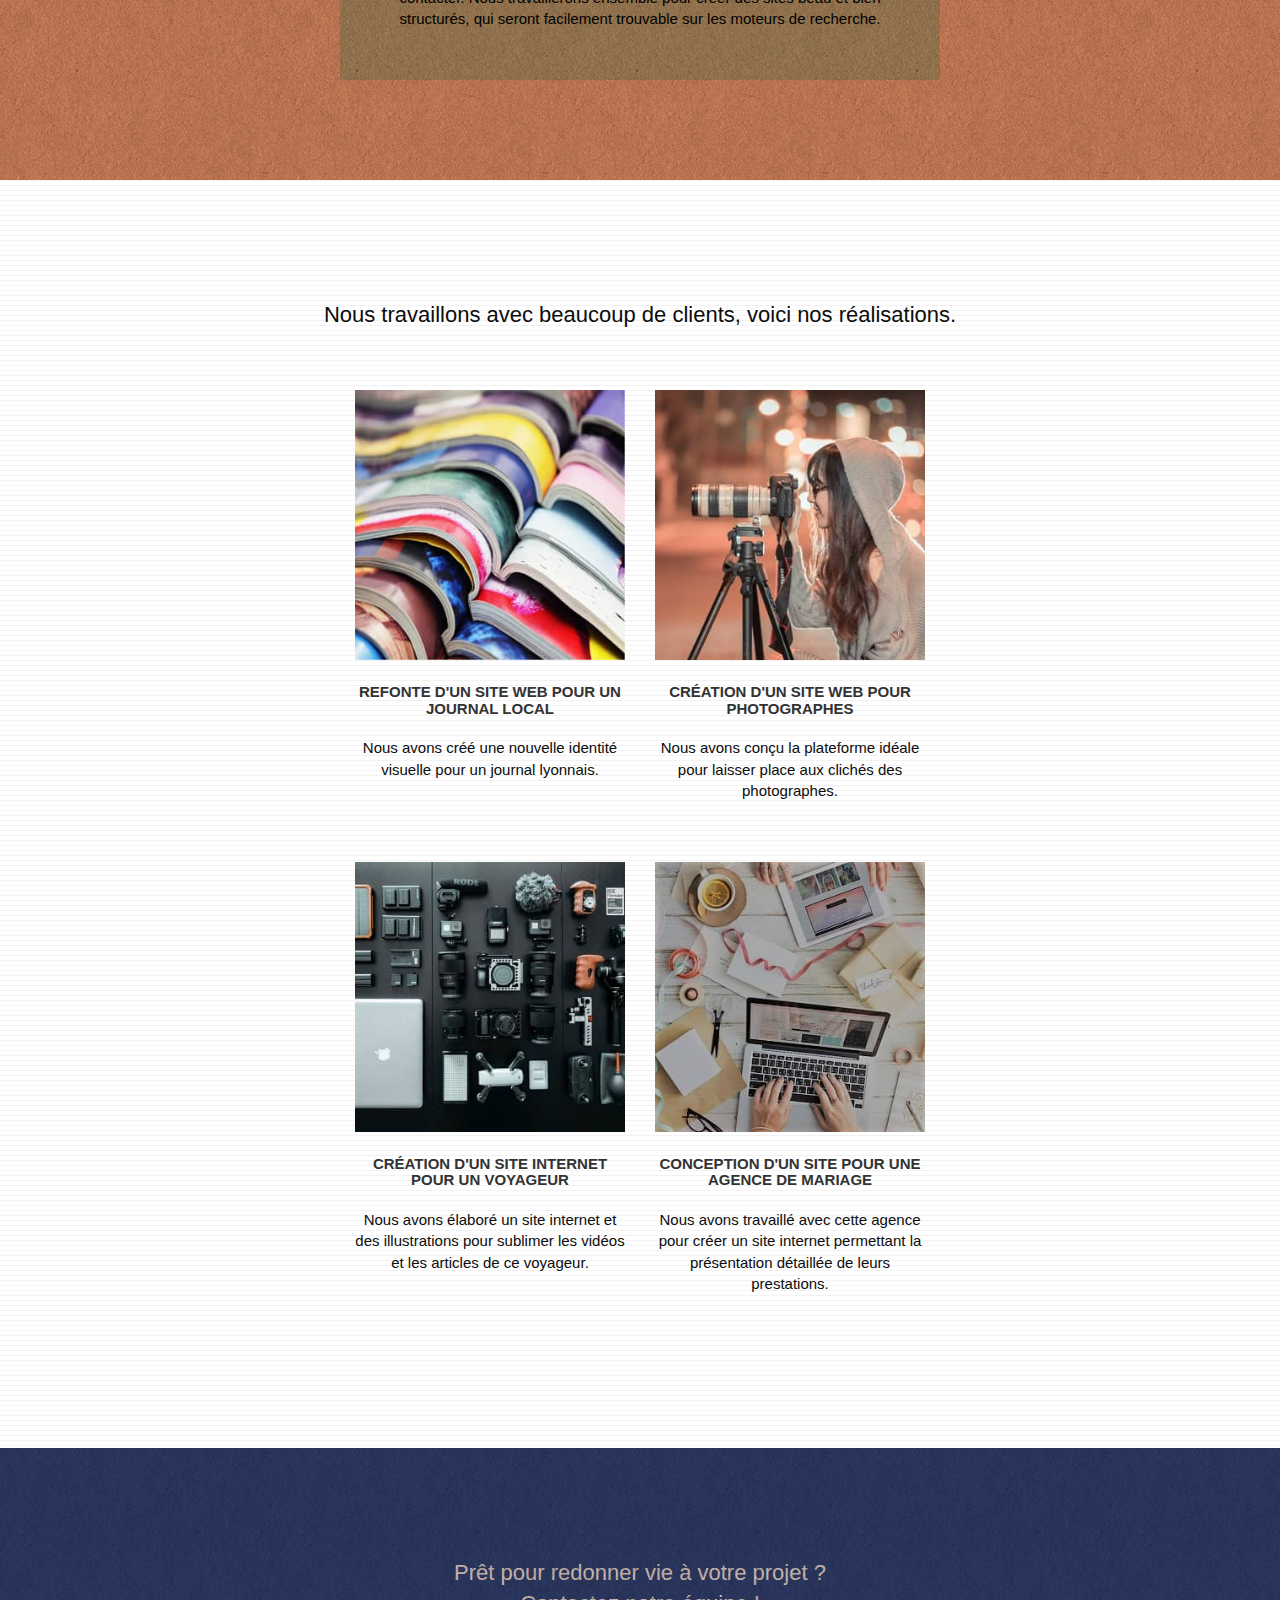
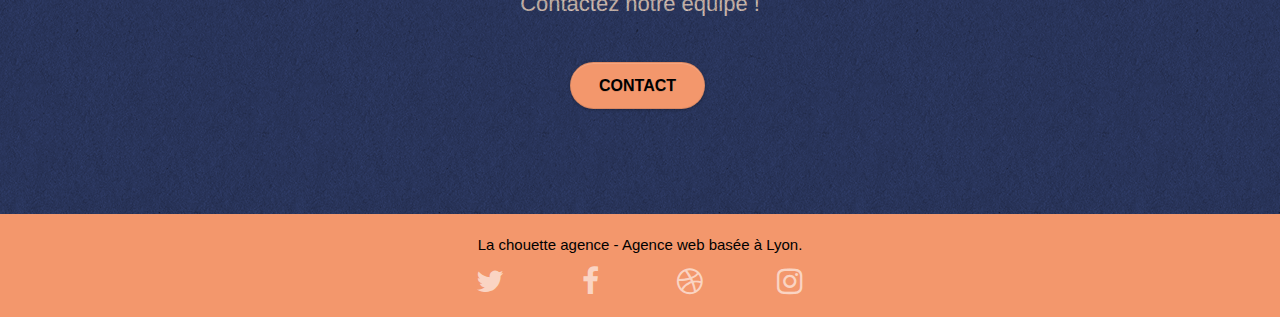
==== commit f80edd06: "correction erreurs css" ====
--- a/index.html
+++ b/index.html
@@ -46,7 +46,7 @@
 						<a href="index.html">Accueil</a>
 					</li>
 					<li>
-						<a href="page2.html">page2 &gt;</a>
+						<a href="contact.html">Contact</a>
 					</li>
 				</ul>
 			</div>
@@ -66,7 +66,7 @@
 					La chouette agence.
 				</h1>
 				<div class="text-center">
-					<a href="page2.html" class="btn btn-lg btn-clean btn-rd cta-hero btn-atomic-tangerine" id="cta-hero">Contact</a>
+					<a href="contact.html" class="btn btn-lg btn-clean btn-rd cta-hero btn-atomic-tangerine" id="cta-hero">Contact</a>
 				</div>
 			</div>
 		</div>
@@ -136,7 +136,7 @@
 					Nous souhaitons aider les entreprises de la région Lyonnaise à se développer et à connaître le succès. Nous travaillons pour aider les entreprises locales à attirer de nouveaux clients .<br>
 				</h2>
 				<p class="text-center white">
-					Nous aimons collaborer avec des entrepreneurs créatifs et des entreprises locale, qu’elles aient besoin de créer un site de A à Z ou de donner un coup de jeune à leur site. Que vous ayez besoin d’une identité visuelle complète ou d’une refonte de votre site, n’hésitez pas à nous contacter. Nous travaillerons ensemble pour créer des sites beau et bien structurés, qui seront facilement trouvable sur les moteurs de recherche. <br><br><a class="ltc-white bold-link" href="page2.html">Contactez notre équipe</a><br>
+					Nous aimons collaborer avec des entrepreneurs créatifs et des entreprises locale, qu’elles aient besoin de créer un site de A à Z ou de donner un coup de jeune à leur site. Que vous ayez besoin d’une identité visuelle complète ou d’une refonte de votre site, n’hésitez pas à nous contacter. Nous travaillerons ensemble pour créer des sites beau et bien structurés, qui seront facilement trouvable sur les moteurs de recherche. <br>
 				</p>
 			</div>
 		</div>
@@ -154,7 +154,7 @@
 		</div>
 		<div class="row tight-width-whitespace portfolio-row">
 			<div class="col-sm-6">
-				<a href="#" data-lightbox="img/1.jpg" data-gallery-id="gallery-1" data-caption="Refonte d'un site web pour un journal local" data-frame="snapshot-lb"><img src="img/1.jpg" alt="refonte d'un site web pour un journal local" class="img-responsive portfolio-thumb"></a>
+				<a href="#" data-lightbox="img/1.jpg" data-gallery-id="gallery-1" data-caption="Refonte d'un site web pour un journal local" data-frame="snapshot-lb"><img src="img/1.jpg" alt="image de journaux" class="img-responsive portfolio-thumb"></a>
 				<h3 class="mg-md text-center">
 					Refonte d'un site web pour un journal local
 				</h3>
@@ -163,7 +163,7 @@
 				</p>
 			</div>
 			<div class="col-sm-6">
-				<a href="#" data-lightbox="img/2.jpg" data-gallery-id="gallery-1" data-caption="Création d'un site web pour photographes" data-frame="snapshot-lb"><img src="img/2.jpg" class="img-responsive portfolio-thumb" alt="création d'un site web pour photographes"></a>
+				<a href="#" data-lightbox="img/2.jpg" data-gallery-id="gallery-1" data-caption="Création d'un site web pour photographes" data-frame="snapshot-lb"><img src="img/2.jpg" class="img-responsive portfolio-thumb" alt="image d'une photographe"></a>
 				<h3 class="mg-md text-center">
 					Création d'un site web pour photographes
 				</h3>
@@ -174,7 +174,7 @@
 		</div>
 		<div class="row tight-width-whitespace portfolio-row">
 			<div class="col-sm-6">
-				<a href="#" data-lightbox="img/3.jpg" data-gallery-id="gallery-1" data-caption="Création d'un site internet pour un voyageur" data-frame="snapshot-lb"><img src="img/3.jpg" class="img-responsive portfolio-thumb" alt="création d'un site internet pour un voyageur"></a>
+				<a href="#" data-lightbox="img/3.jpg" data-gallery-id="gallery-1" data-caption="Création d'un site internet pour un voyageur" data-frame="snapshot-lb"><img src="img/3.jpg" class="img-responsive portfolio-thumb" alt="image de matériel photographique"></a>
 				<h3 class="mg-md text-center">
 					Création d'un site internet pour un voyageur
 				</h3>
@@ -183,7 +183,7 @@
 				</p>
 			</div>
 			<div class="col-sm-6">
-				<a href="#" data-lightbox="img/4.jpg" data-gallery-id="gallery-1" data-caption="Conception d'un site pour une agence de mariage" data-frame="snapshot-lb"><img src="img/4.jpg" class="img-responsive portfolio-thumb" alt="conception d'un site pour une agence de mariage"></a>
+				<a href="#" data-lightbox="img/4.jpg" data-gallery-id="gallery-1" data-caption="Conception d'un site pour une agence de mariage" data-frame="snapshot-lb"><img src="img/4.jpg" class="img-responsive portfolio-thumb" alt="image d'une personne travaillant sur ordinateur"></a>
 				<h3 class="mg-md text-center">
 					Conception d'un site pour une agence de mariage
 				</h3>
@@ -204,7 +204,7 @@
 				Prêt pour redonner vie à votre projet ?<br>Contactez notre équipe !
 			</h2>
 			<div class="col-sm-12 text-center">
-				<a href="page2.html" class="btn btn-atomic-tangerine btn-clean btn-rd btn-lg cta-hero">Contact</a>
+				<a href="contact.html" class="btn btn-atomic-tangerine btn-clean btn-rd btn-lg cta-hero">Contact</a>
 			</div>
 		</div>
 	</div>
@@ -223,22 +223,22 @@
 				<div class="row row-no-gutters social">
 					<div class="col-sm-3">
 						<div class="text-center">
-							<a class="social" href="index.html"><span class="fa fa-twitter icon-md"></span></a>
-						</div>
-					</div>
-					<div class="col-sm-3">
-						<div class="text-center">
-							<a class="social" href="index.html"><span class="fa fa-facebook icon-md"></span></a>
-						</div>
-					</div>
-					<div class="col-sm-3">
-						<div class="text-center">
-							<a class="social" href="index.html"><span class="fa fa-dribbble icon-md"></span></a>
-						</div>
-					</div>
-					<div class="col-sm-3">
-						<div class="text-center">
-							<a class="social" href="index.html"><span class="fa fa-instagram icon-md"></span></a>
+							<a class="social" title="Twitter" href="#"><span class="fa fa-twitter icon-md"></span></a>
+						</div>
+					</div>
+					<div class="col-sm-3">
+						<div class="text-center">
+							<a class="social" title="Facebook"  href="#"><span class="fa fa-facebook icon-md"></span></a>
+						</div>
+					</div>
+					<div class="col-sm-3">
+						<div class="text-center">
+							<a class="social" title="Dribble" href="#"><span class="fa fa-dribbble icon-md"></span></a>
+						</div>
+					</div>
+					<div class="col-sm-3">
+						<div class="text-center">
+							<a class="social" title="Instagram" href="#"><span class="fa fa-instagram icon-md"></span></a>
 						</div>
 					</div>
 				</div>
--- a/style.css
+++ b/style.css
@@ -661,7 +661,7 @@
 a {
     font-family: "helvetica";
     font-weight: 400;
-    color: #575757!important;
+    color: #0c0c0c!important;
 }
 
 .container {
@@ -687,7 +687,7 @@
 }
 
 p {
-    font-size: 11px;
+    font-size: 15px;
 }
 
 .tight-width-whitespace {
@@ -746,7 +746,7 @@
 }
 
 .white {
-    color: #FFFFFF!important;
+    color: #000!important;
 }
 
 .portfolio-thumb {
@@ -785,17 +785,17 @@
 }
 
 .tc-white {
-    color: #F3976C!important;
+    color: #FCE4D9!important;
 }
 
 .btn-atomic-tangerine {
     background: #F3976C;
-    color: #FFFFFF!important;
+    color: #000!important;
 }
 
 .btn-atomic-tangerine:hover {
     background: #c27956!important;
-    color: #FFFFFF!important;
+    color: #000!important;
 }
 
 .ltc-white {
@@ -828,11 +828,11 @@
 }
 
 .bg-banniere {
-    background-image: url("img/la-chouette-agence-banniere.jpg");
+    background-image: url("img/la-chouette-agence-banniere.webp");
 }
 
 .bg-presentation {
-    background-image: url("img/image-de-presentation.jpg");
+    background-image: url("img/image-de-presentation.webp");
 }
 
 @media (max-width: 1024px) {
@@ -858,13 +858,13 @@
     }
 }
 
-@media only screen and (min-device-width: 768px) and (max-device-width: 1024px) and (orientation: landscape) {
+@media only screen and (min-width: 768px) and (max-width: 1024px) and (orientation: landscape) {
     .b-parallax {
         background-attachment: scroll;
     }
 }
 
-@media only screen and (min-device-width: 1024px) and (max-device-width: 1366px) and (-webkit-min-device-pixel-ratio: 1.5) {
+@media only screen and (min-width: 1024px) and (max-width: 1366px) and (-webkit-min-device-pixel-ratio: 1.5) {
     .b-parallax {
         background-attachment: scroll;
     }
@@ -882,10 +882,6 @@
         overflow-x: hidden;
         position: relative;
     }
-    .bloc {
-        padding-left: constant(safe-area-inset-left);
-        padding-right: constant(safe-area-inset-right);
-    }
     .bloc-group,
     .bloc-group .bloc {
         display: block;
@@ -894,8 +890,6 @@
     .bloc-fill-screen .fill-bloc-top-edge,
     .bloc-fill-screen .fill-bloc-bottom-edge {
         padding: 0 20px;
-        padding-left: constant(safe-area-inset-left);
-        padding-right: constant(safe-area-inset-right);
     }
 }
 
